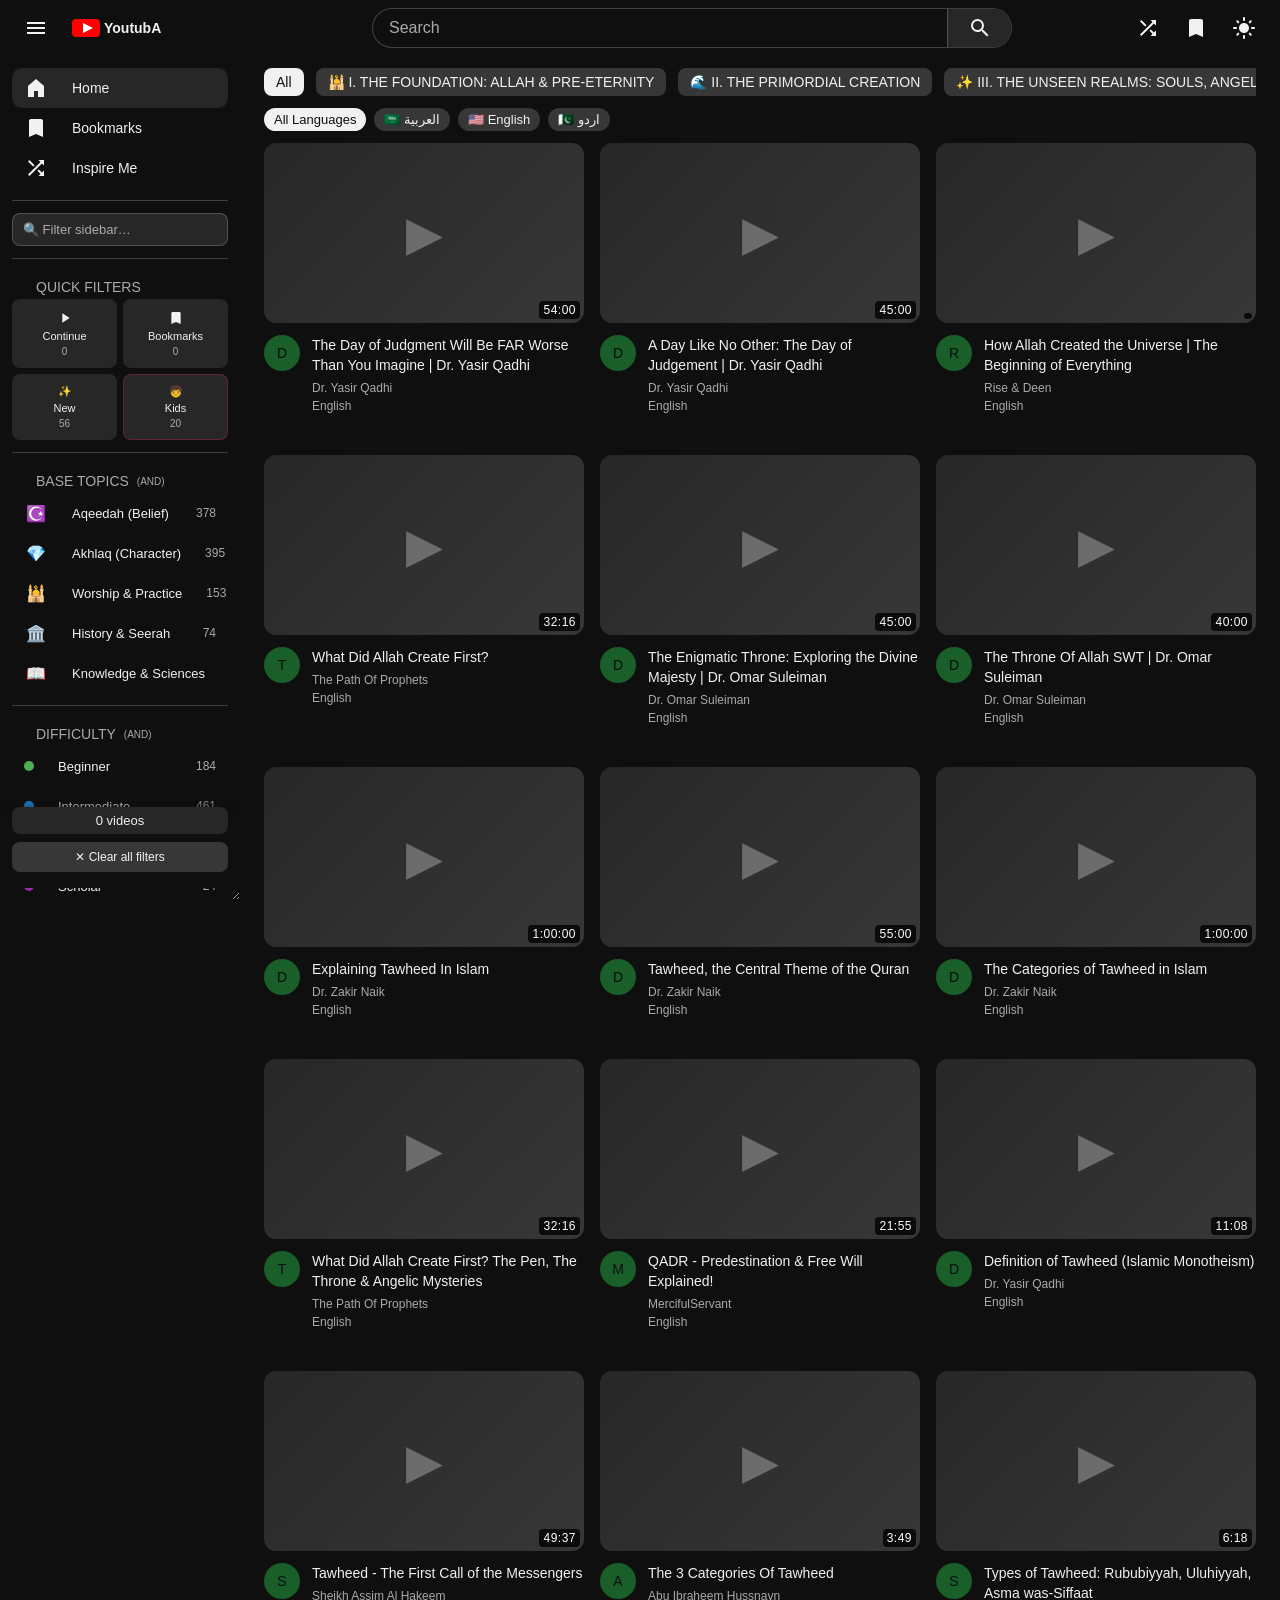
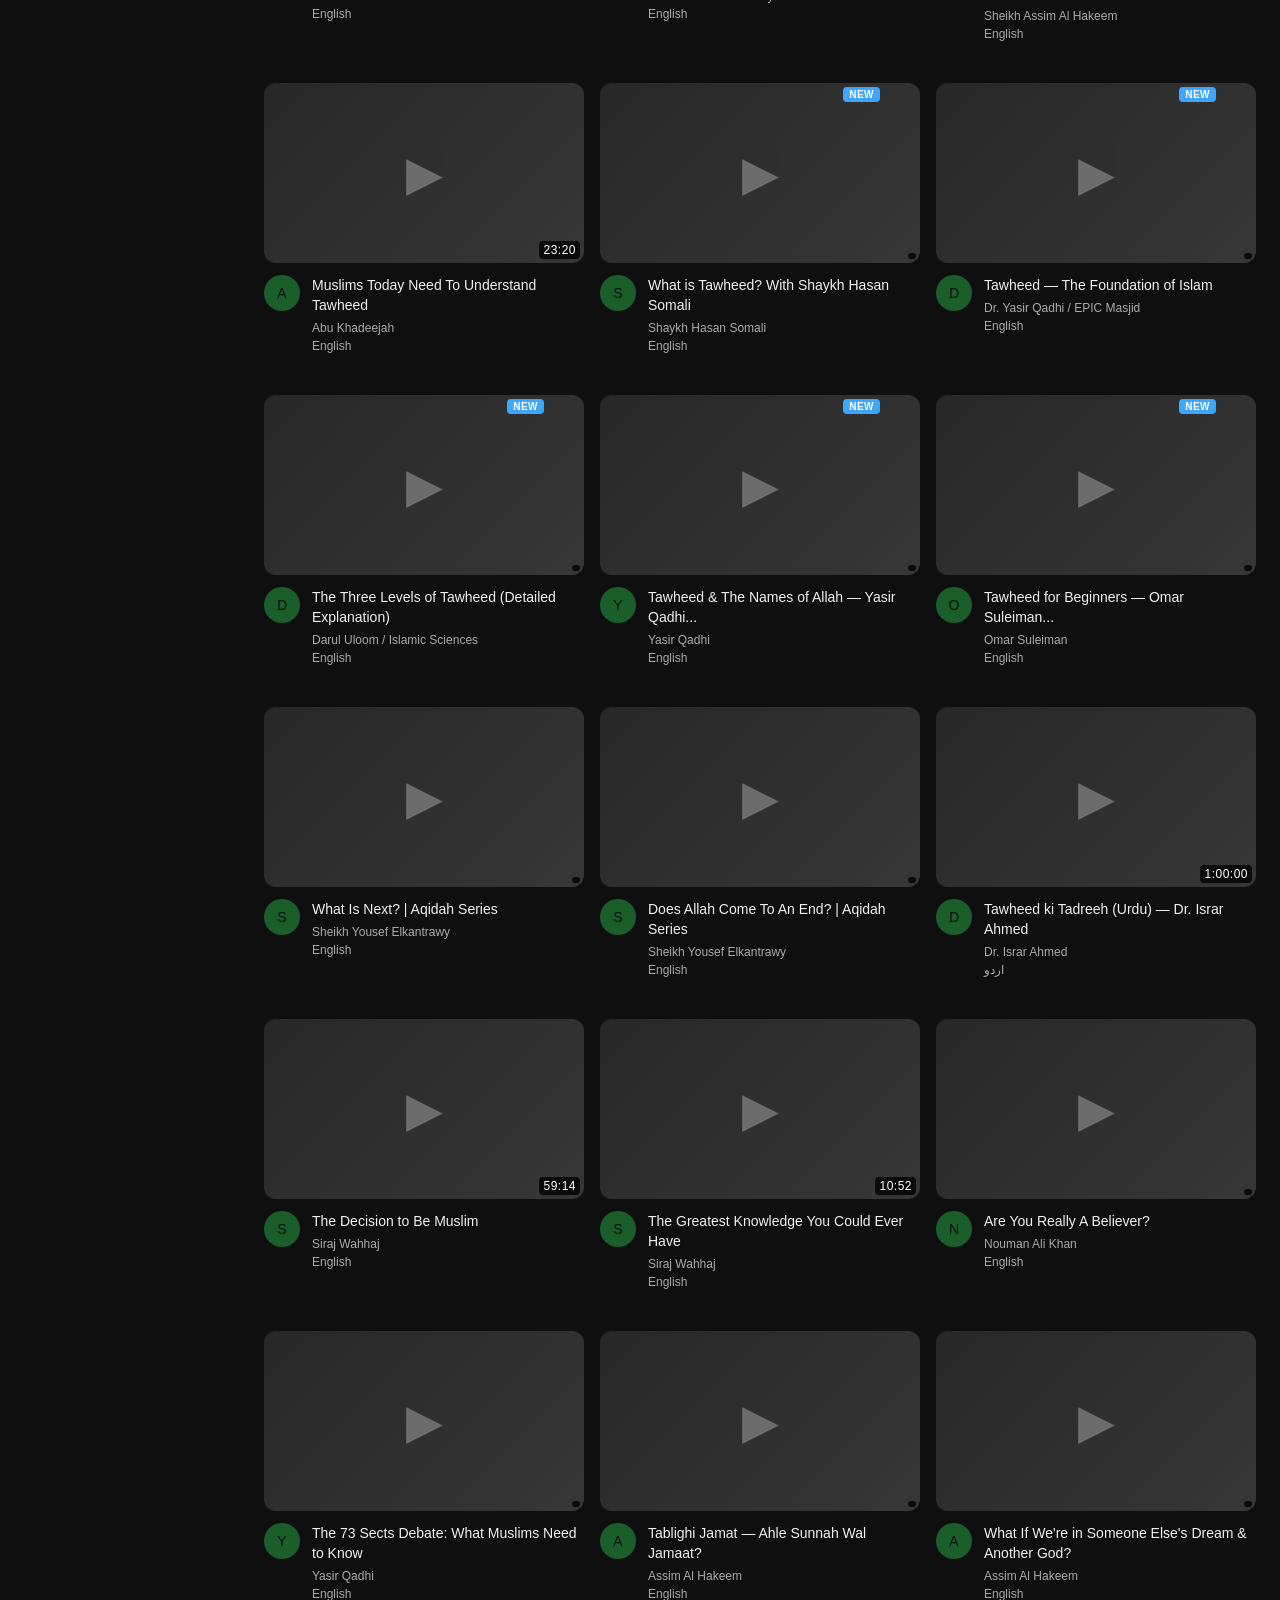
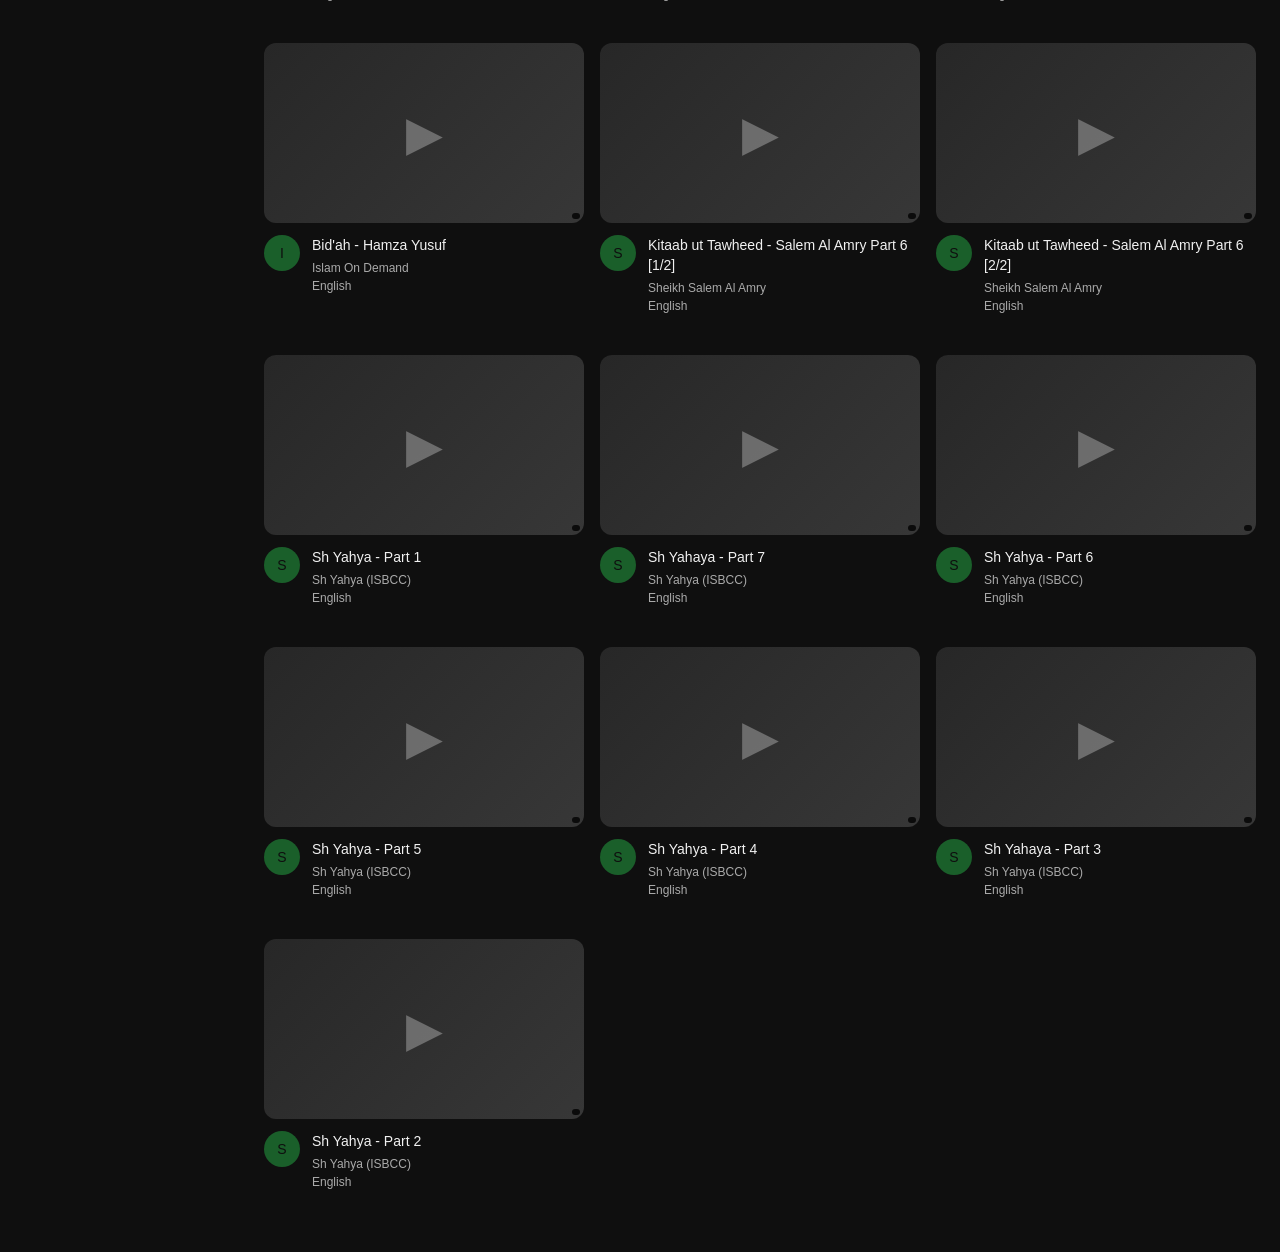
==== index.html @ deb6e63a "feat: kids quick filter in sidebar + download popup menu with 5 services Sidebar — Kids quick filter" ====
<!DOCTYPE html>
<html lang="en">
<head>
  <meta charset="UTF-8">
  <meta name="viewport" content="width=device-width, initial-scale=1.0">
  <title>YoutubAlMuslim</title>
  <meta name="description" content="Islamic Knowledge Hub — 16 major topics, 470+ curated videos, 11 languages. YouTube-exact UI with search, filters, and bookmarks.">
  <meta name="theme-color" content="#0f0f0f">
  <meta property="og:title" content="YoutubAlMuslim — Islamic Knowledge Hub">
  <meta property="og:description" content="470+ curated Islamic video lectures across 16 topics and 11 languages. Search, filter, save, and watch.">
  <meta property="og:type" content="website">
  <meta name="twitter:card" content="summary_large_image">
  <link rel="icon" href="data:image/svg+xml,<svg xmlns=%22http://www.w3.org/2000/svg%22 viewBox=%220 0 100 100%22><text y=%22.9em%22 font-size=%2290%22>🕌</text></svg>">
  <link rel="preconnect" href="https://www.youtube.com">
  <link rel="manifest" href="manifest.json">
  <link rel="stylesheet" href="style.css">
</head>
<body>
  <noscript>
    <div style="padding:40px;text-align:center;font-family:sans-serif;background:#0f0f0f;color:#fff;min-height:100vh;">
      <h1>YoutubAlMuslim requires JavaScript</h1>
      <p>This site uses JavaScript to load its video library (470+ Islamic lectures). Please enable JavaScript in your browser and reload the page.</p>
    </div>
  </noscript>

  <!-- HEADER -->
  <header class="yt-masthead">
    <div class="yt-masthead-start">
      <button class="yt-btn-icon" id="sidebarToggle" aria-label="Guide">
        <svg viewBox="0 0 24 24" width="24" height="24" fill="currentColor"><path d="M3 18h18v-2H3v2zm0-5h18v-2H3v2zm0-7v2h18V6H3z"/></svg>
      </button>
      <a href="#" class="yt-logo-link" onclick="showHome(); return false;">
        <div class="yt-logo">
          <svg viewBox="0 0 90 20" width="90" height="20"><rect x="0" y="1" width="28" height="18" rx="4" fill="#FF0000"/><polygon points="11,5 11,15 21,10" fill="#fff"/><text x="32" y="15" fill="currentColor" font-size="14" font-weight="700" font-family="Arial,sans-serif">YoutubAlMuslim</text></svg>
        </div>
      </a>
    </div>

    <div class="yt-masthead-center">
      <div class="yt-search-container">
        <div class="yt-searchbox">
          <input id="searchInput" class="yt-searchbox-input" placeholder="Search" type="text" autocomplete="off">
          <button id="searchBtn" class="yt-searchbox-button" aria-label="Search">
            <svg viewBox="0 0 24 24" width="24" height="24" fill="currentColor"><path d="M15.5 14h-.79l-.28-.27A6.471 6.471 0 0016 9.5 6.5 6.5 0 109.5 16c1.61 0 3.09-.59 4.23-1.57l.27.28v.79l5 4.99L20.49 19l-4.99-5zm-6 0C7.01 14 5 11.99 5 9.5S7.01 5 9.5 5 14 7.01 14 9.5 11.99 14 9.5 14z"/></svg>
          </button>
        </div>
      </div>
    </div>

    <div class="yt-masthead-end">
      <button class="yt-btn-icon" id="randomBtn" title="Inspire Me">
        <svg viewBox="0 0 24 24" width="24" height="24" fill="currentColor"><path d="M10.59 9.17L5.41 4 4 5.41l5.17 5.17 1.42-1.41zM14.5 4l2.04 2.04L4 18.59 5.41 20 17.96 7.46 20 9.5V4h-5.5zm.33 9.41l-1.41 1.41 3.13 3.13L14.5 20H20v-5.5l-2.04 2.04-3.13-3.13z"/></svg>
      </button>
      <button class="yt-btn-icon" id="bookmarksBtn" title="Bookmarks">
        <svg viewBox="0 0 24 24" width="24" height="24" fill="currentColor"><path d="M17 3H7c-1.1 0-2 .9-2 2v16l7-3 7 3V5c0-1.1-.9-2-2-2z"/></svg>
      </button>
      <button class="yt-btn-icon ym-armed-badge" id="ym-armed-badge" title="Ad-Block armed: click to toggle" aria-label="Toggle automatic ad removal" style="display:none">
        <svg viewBox="0 0 24 24" width="24" height="24" fill="currentColor"><path d="M12 1L3 5v6c0 5.55 3.84 10.74 9 12 5.16-1.26 9-6.45 9-12V5l-9-4zm-2 16l-4-4 1.41-1.41L10 14.17l6.59-6.59L18 9l-8 8z"/></svg>
      </button>
      <button class="yt-btn-icon" id="themeToggle" title="Toggle theme" aria-label="Toggle theme">
        <svg id="themeIconDark" viewBox="0 0 24 24" width="24" height="24" fill="currentColor" aria-label="Switch to light mode"><path d="M12 7c-2.76 0-5 2.24-5 5s2.24 5 5 5 5-2.24 5-5-2.24-5-5-5zM2 13h2c.55 0 1-.45 1-1s-.45-1-1-1H2c-.55 0-1 .45-1 1s.45 1 1 1zm18 0h2c.55 0 1-.45 1-1s-.45-1-1-1h-2c-.55 0-1 .45-1 1s.45 1 1 1zM11 2v2c0 .55.45 1 1 1s1-.45 1-1V2c0-.55-.45-1-1-1s-1 .45-1 1zm0 18v2c0 .55.45 1 1 1s1-.45 1-1v-2c0-.55-.45-1-1-1s-1 .45-1 1zM5.99 4.58a.996.996 0 00-1.41 0 .996.996 0 000 1.41l1.06 1.06c.39.39 1.03.39 1.41 0s.39-1.03 0-1.41L5.99 4.58zm12.37 12.37a.996.996 0 00-1.41 0 .996.996 0 000 1.41l1.06 1.06c.39.39 1.03.39 1.41 0a.996.996 0 000-1.41l-1.06-1.06zm1.06-10.96a.996.996 0 000-1.41.996.996 0 00-1.41 0l-1.06 1.06c-.39.39-.39 1.03 0 1.41s1.03.39 1.41 0l1.06-1.06zM7.05 18.36a.996.996 0 000-1.41.996.996 0 00-1.41 0l-1.06 1.06c-.39.39-.39 1.03 0 1.41s1.03.39 1.41 0l1.06-1.06z"/></svg>
        <svg id="themeIconLight" viewBox="0 0 24 24" width="24" height="24" fill="currentColor" style="display:none" aria-label="Switch to dark mode"><path d="M12 3c-4.97 0-9 4.03-9 9s4.03 9 9 9 9-4.03 9-9c0-.46-.04-.92-.1-1.36-.98 1.37-2.58 2.26-4.4 2.26-2.98 0-5.4-2.42-5.4-5.4 0-1.81.89-3.42 2.26-4.4-.44-.06-.9-.1-1.36-.1z"/></svg>
      </button>
    </div>
  </header>

  <!-- SIDEBAR -->
  <aside class="yt-guide" id="sidebar">
    <div class="yt-guide-inner">
      <nav class="yt-guide-section">
        <a href="#" class="yt-guide-item yt-guide-item--active" data-view="home" onclick="showHome(); return false;">
          <svg viewBox="0 0 24 24" width="24" height="24" fill="currentColor"><path d="M4 21V10.08l8-6.96 8 6.96V21h-6v-6h-4v6H4z"/></svg>
          <span>Home</span>
        </a>
        <a href="#" class="yt-guide-item" data-view="bookmarks" onclick="showBookmarks(); return false;">
          <svg viewBox="0 0 24 24" width="24" height="24" fill="currentColor"><path d="M17 3H7c-1.1 0-2 .9-2 2v16l7-3 7 3V5c0-1.1-.9-2-2-2z"/></svg>
          <span>Bookmarks</span>
        </a>
        <a href="#" class="yt-guide-item" onclick="randomVideo(); return false;">
          <svg viewBox="0 0 24 24" width="24" height="24" fill="currentColor"><path d="M10.59 9.17L5.41 4 4 5.41l5.17 5.17 1.42-1.41zM14.5 4l2.04 2.04L4 18.59 5.41 20 17.96 7.46 20 9.5V4h-5.5zm.33 9.41l-1.41 1.41 3.13 3.13L14.5 20H20v-5.5l-2.04 2.04-3.13-3.13z"/></svg>
          <span>Inspire Me</span>
        </a>
      </nav>
      <div class="yt-guide-divider"></div>
      <div class="yt-guide-section yt-guide-search-section">
        <input id="sidebarFilter" class="yt-guide-filter" type="text" placeholder="🔍 Filter sidebar…" aria-label="Filter sidebar">
      </div>
      <div class="yt-guide-divider"></div>
      <div class="yt-guide-section">
        <div class="yt-guide-heading">QUICK FILTERS</div>
        <div class="yt-guide-quick">
          <button class="yt-guide-quick-btn" id="qfContinue" data-active="false" title="Videos you've started watching">
            <svg viewBox="0 0 24 24" width="16" height="16" fill="currentColor" aria-hidden="true"><path d="M8 5v14l11-7z"/></svg>
            <span>Continue</span>
            <span class="yt-guide-quick-count" id="qfContinueCount">0</span>
          </button>
          <button class="yt-guide-quick-btn" id="qfBookmarks" data-active="false" title="Only your bookmarks">
            <svg viewBox="0 0 24 24" width="16" height="16" fill="currentColor" aria-hidden="true"><path d="M17 3H7c-1.1 0-2 .9-2 2v16l7-3 7 3V5c0-1.1-.9-2-2-2z"/></svg>
            <span>Bookmarks</span>
            <span class="yt-guide-quick-count" id="qfBookmarksCount">0</span>
          </button>
          <button class="yt-guide-quick-btn" id="qfNew" data-active="false" title="Recently added videos">
            <span>✨</span>
            <span>New</span>
            <span class="yt-guide-quick-count" id="qfNewCount">0</span>
          </button>
          <button class="yt-guide-quick-btn yt-guide-quick-btn--kids" id="qfKids" data-active="false" title="Islamic children content: cartoons, nasheeds, Quran learning">
            <span>🧒</span>
            <span>Kids</span>
            <span class="yt-guide-quick-count" id="qfKidsCount">0</span>
          </button>
        </div>
      </div>
      <div class="yt-guide-divider"></div>
      <div class="yt-guide-section">
        <div class="yt-guide-heading">
          BASE TOPICS
          <span class="yt-guide-hint" title="Click multiple — videos must match ALL selected">(AND)</span>
        </div>
        <div id="sidebarBaseTopics"></div>
      </div>
      <div class="yt-guide-divider"></div>
      <div class="yt-guide-section">
        <div class="yt-guide-heading">
          DIFFICULTY
          <span class="yt-guide-hint" title="Click multiple — videos must match ALL selected">(AND)</span>
        </div>
        <div id="sidebarDifficulty"></div>
      </div>
      <div class="yt-guide-divider"></div>
      <div class="yt-guide-section">
        <div class="yt-guide-heading">
          SUBTOPICS
          <span class="yt-guide-hint" title="Click multiple — videos must match ALL selected subtopics">(AND)</span>
          <button class="yt-guide-action yt-guide-action--inline" id="expandAllSubs" title="Expand all">▾</button>
          <button class="yt-guide-action yt-guide-action--inline" id="collapseAllSubs" title="Collapse all">▴</button>
        </div>
        <div id="sidebarTopics"></div>
      </div>
      <div class="yt-guide-divider"></div>
      <div class="yt-guide-section">
        <div class="yt-guide-heading">
          SPEAKERS
          <span class="yt-guide-hint" title="Click multiple — videos must match ALL selected">(AND)</span>
        </div>
        <div id="sidebarSpeakers"></div>
      </div>
      <div class="yt-guide-divider"></div>
      <div class="yt-guide-section yt-guide-footer">
        <div class="yt-guide-result-count" id="sidebarResultCount" aria-live="polite">0 videos</div>
        <button class="yt-guide-action yt-guide-clear-all" id="clearAllFilters" title="Clear all filters">✕ Clear all filters</button>
      </div>
    </div>
    <div class="yt-guide-resizer" id="guideResizer" aria-label="Resize sidebar" role="separator" aria-orientation="vertical" tabindex="0"></div>
  </aside>

  <!-- MAIN -->
  <div class="yt-body" id="mainContent">
    <div id="homeView">
      <!-- CHIPS -->
      <div class="yt-chip-bar" id="chipsBar">
        <button class="yt-chip yt-chip--active" data-topic-id="all">All</button>
      </div>
      <div class="yt-chip-bar yt-chip-bar--sub" id="subtopicChips" style="display:none;"></div>
      <div class="yt-chip-bar yt-chip-bar--lang" id="langChips"></div>
      <!-- GRID -->
      <div class="yt-grid" id="videoGrid" role="list" aria-label="Video results"></div>
      <div class="yt-sr-only" id="yt-search-live" aria-live="polite" aria-atomic="true"></div>
      <div class="yt-alert" id="noResults" style="display:none;" role="status">
        <svg viewBox="0 0 24 24" width="48" height="48" fill="#606060"><path d="M15.5 14h-.79l-.28-.27A6.471 6.471 0 0016 9.5 6.5 6.5 0 109.5 16c1.61 0 3.09-.59 4.23-1.57l.27.28v.79l5 4.99L20.49 19l-4.99-5zm-6 0C7.01 14 5 11.99 5 9.5S7.01 5 9.5 5 14 7.01 14 9.5 11.99 14 9.5 14z"/></svg>
        <div class="yt-alert-title">No results found</div>
        <div class="yt-alert-sub">Try different keywords or remove search filters</div>
      </div>

    </div>
    <div id="bookmarksView" style="display:none;">
      <div class="yt-page-header"><h1>Bookmarks</h1><span id="bookmarkCount" class="yt-page-header-sub"></span></div>
      <div class="yt-grid" id="bookmarksGrid"></div>
      <div class="yt-alert" id="noBookmarks" style="display:none;">
        <svg viewBox="0 0 24 24" width="48" height="48" fill="#606060"><path d="M17 3H7c-1.1 0-2 .9-2 2v16l7-3 7 3V5c0-1.1-.9-2-2-2z"/></svg>
        <div class="yt-alert-title">No bookmarks yet</div>
        <div class="yt-alert-sub">Save videos to watch later</div>
      </div>
    </div>
  </div>

  <!-- WATCH PAGE (YouTube-style two-column) -->
  <div class="yt-watch-overlay" id="videoModal" style="display:none;" role="dialog" aria-modal="true" aria-labelledby="modalTitle">
    <div class="yt-watch-backdrop" onclick="closeModal()"></div>
    <div class="yt-watch-container">
      <button class="yt-watch-close" onclick="closeModal()" aria-label="Close">
        <svg viewBox="0 0 24 24" width="24" height="24" fill="currentColor" aria-hidden="true"><path d="M19 6.41L17.59 5 12 10.59 6.41 5 5 6.41 10.59 12 5 17.59 6.41 19 12 13.41 17.59 19 19 17.59 13.41 12z"/></svg>
      </button>
      <div class="yt-watch-body">
        <!-- LEFT: Player + Info -->
        <div class="yt-watch-primary">
          <div class="yt-player">
            <div id="adOverlay" class="yt-ad-overlay">
              <div class="yt-ad-overlay-inner">
                <div class="yt-ad-overlay-icon">📺</div>
                <div class="yt-ad-overlay-text">
                  <div class="yt-ad-overlay-title">Ad playing</div>
                  <div class="yt-ad-overlay-sub">YouTube is serving an ad. You can't block it from the embed, but you can skip after 5 seconds.</div>
                </div>
                <button id="adSkipBtn" class="yt-ad-skip-btn" type="button" disabled>Skip ad in 5s</button>
              </div>
            </div>
            <div id="modalPlayer" class="yt-player-theatre"></div>
          </div>
          <div class="yt-watch-metadata">
            <h1 id="modalTitle" class="yt-watch-title"></h1>
            <div class="yt-watch-actions">
              <div class="yt-watch-channel-info">
                <div class="yt-watch-avatar" id="modalAvatar"></div>
                <div>
                  <div id="modalSpeaker" class="yt-watch-channel-name"></div>
                  <div class="yt-watch-channel-subs"></div>
                </div>
              </div>
              <div class="yt-watch-buttons">
                <button id="modalBookmark" class="yt-watch-btn yt-watch-btn--save" onclick="toggleBookmarkFromModal()">
                  <svg viewBox="0 0 24 24" width="20" height="20" fill="currentColor" aria-hidden="true"><path d="M17 3H7c-1.1 0-2 .9-2 2v16l7-3 7 3V5c0-1.1-.9-2-2-2z"/></svg>
                  <span>Save</span>
                </button>
                <a id="modalSubscribe" class="yt-watch-btn yt-watch-btn--subscribe" href="#" target="_blank" rel="noopener noreferrer" style="display:none" aria-label="Subscribe to channel">
                  <svg viewBox="0 0 24 24" width="20" height="20" fill="currentColor" aria-hidden="true"><path d="M10 17l5-5-5-5v10z"/><path d="M3 9h12v6H3z"/></svg>
                  <span>Subscribe</span>
                </a>
                <a id="modalOpenYT" class="yt-watch-btn yt-watch-btn--secondary" href="#" target="_blank" rel="noopener noreferrer" title="Open on YouTube to use your ad-blocker">
                  <svg viewBox="0 0 24 24" width="20" height="20" fill="currentColor" aria-hidden="true"><path d="M14 3v2h3.59L8.29 14.29l1.42 1.42L19 6.41V10h2V3h-7zM19 19h-7v2h9V12h-2v7z"/></svg>
                  <span>Open on YouTube</span>
                </a>
                <button id="modalAdTricksBtn" class="yt-watch-btn yt-watch-btn--secondary" type="button" title="Try YouTube URL tricks to avoid ads">
                  <svg viewBox="0 0 24 24" width="20" height="20" fill="currentColor" aria-hidden="true"><path d="M12 1L3 5v6c0 5.55 3.84 10.74 9 12 5.16-1.26 9-6.45 9-12V5l-9-4z"/></svg>
                  <span>Ad tricks</span>
                </button>
                <div class="yt-download-wrap">
                  <button id="modalDownloadBtn" class="yt-watch-btn yt-watch-btn--secondary" type="button" title="Download via third-party downloader" aria-haspopup="true" aria-expanded="false">
                    <svg viewBox="0 0 24 24" width="20" height="20" fill="currentColor" aria-hidden="true"><path d="M19 9h-4V3H9v6H5l7 7 7-7zM5 18v2h14v-2H5z"/></svg>
                    <span>Download</span>
                    <svg viewBox="0 0 24 24" width="14" height="14" fill="currentColor" aria-hidden="true" style="margin-left:2px"><path d="M7 10l5 5 5-5z"/></svg>
                  </button>
                  <div id="modalDownloadMenu" class="yt-download-menu" role="menu" aria-label="Download methods" hidden>
                    <div class="yt-download-menu-header">Pick a method <span class="yt-download-menu-sub">opens in a new tab</span></div>
                    <button class="yt-download-menu-item" type="button" role="menuitem" data-method="ssyoutube">
                      <span class="yt-dl-icon">⤓</span>
                      <span class="yt-dl-text"><strong>SSYoutube</strong><em>https://ssyoutube.com</em></span>
                    </button>
                    <button class="yt-download-menu-item" type="button" role="menuitem" data-method="y2mate">
                      <span class="yt-dl-icon">⤓</span>
                      <span class="yt-dl-text"><strong>Y2Mate</strong><em>https://y2mate.com</em></span>
                    </button>
                    <button class="yt-download-menu-item" type="button" role="menuitem" data-method="9convert">
                      <span class="yt-dl-icon">⤓</span>
                      <span class="yt-dl-text"><strong>9Convert</strong><em>https://9convert.com</em></span>
                    </button>
                    <button class="yt-download-menu-item" type="button" role="menuitem" data-method="piped">
                      <span class="yt-dl-icon">▶</span>
                      <span class="yt-dl-text"><strong>Piped</strong><em>https://piped.video</em></span>
                    </button>
                    <button class="yt-download-menu-item" type="button" role="menuitem" data-method="invidious">
                      <span class="yt-dl-icon">▶</span>
                      <span class="yt-dl-text"><strong>Invidious</strong><em>https://inv.nadeko.net</em></span>
                    </button>
                    <div class="yt-download-menu-divider"></div>
                    <button class="yt-download-menu-item yt-download-menu-item--more" type="button" role="menuitem" id="modalDownloadMore">
                      <span class="yt-dl-icon">⋯</span>
                      <span class="yt-dl-text"><strong>More download options</strong><em>open the full panel with all sources + copy</em></span>
                    </button>
                  </div>
                </div>
                <button id="modalShare" class="yt-watch-btn yt-watch-btn--share" onclick="shareCurrent()" aria-label="Copy link">
                  <svg viewBox="0 0 24 24" width="20" height="20" fill="currentColor" aria-hidden="true"><path d="M15 5.63L20.66 12 15 18.37V14h-1c-3.96 0-7.14 1-9.75 3.09 1.84-4.07 5.11-6.4 9.89-7.1l.86-.13V5.63M14 3v6C6.22 10.13 3.11 15.33 2 21c2.78-3.97 6.44-6 12-6v6l8-9-8-9z"/></svg>
                  <span>Share</span>
                </button>
              </div>
            </div>
            <div class="yt-watch-info-box">
              <div id="modalMeta" class="yt-watch-meta"></div>
              <div id="modalTags" class="yt-watch-tags"></div>
            </div>
            <div class="yt-watch-secondary-actions">
              <button id="transcriptBtn" class="yt-watch-btn yt-watch-btn--secondary" style="display:none" aria-expanded="false">
                <svg viewBox="0 0 24 24" width="20" height="20" fill="currentColor" aria-hidden="true"><path d="M14 17H7v-2h7v2zm7-9H3v2h18V8zm0 4H3v2h18v-2zm0 4H3v2h18v-2z"/></svg>
                <span>Transcript</span>
              </button>
            </div>
            <div id="transcriptPanel" class="yt-transcript-panel" style="display:none" aria-live="polite"></div>
            <div id="modalPlaylist" class="yt-watch-playlist" style="display:none"></div>
            <div id="modalAdTricks" class="yt-watch-adtricks" style="display:none">
              <div class="yt-watch-adtricks-head">
                <span class="g-emoji">🛡️</span>
                <div>
                  <div class="yt-watch-adtricks-title">YouTube Ad-Block URL Tricks</div>
                  <div class="yt-watch-adtricks-sub">These <em>may</em> bypass ads in 2026. They worked historically, YouTube has patched most of them. Try at your own discretion — they open in a new tab.</div>
                </div>
                <button class="yt-watch-adtricks-close" type="button" aria-label="Close">×</button>
              </div>
              <ul class="yt-watch-adtricks-list"></ul>
            </div>
            <div id="modalDownload" class="yt-watch-adtricks" style="display:none">
              <div class="yt-watch-adtricks-head">
                <span class="g-emoji">⬇️</span>
                <div>
                  <div class="yt-watch-adtricks-title">Download via Third-Party Sites</div>
                  <div class="yt-watch-adtricks-sub">
                    <em>Not an official YouTube feature.</em> These sites use the well-known <code>ss</code>-prefix trick (ssyoutube.com) and similar downloader services. Usually violates YouTube's ToS — only download content you have rights to (your own videos, Creative Commons, public domain).
                  </div>
                </div>
                <button class="yt-watch-adtricks-close" data-close="download" type="button" aria-label="Close">×</button>
              </div>
              <ul class="yt-watch-adtricks-list"></ul>
            </div>
          </div>
        </div>
        <!-- RIGHT: Related -->
        <div class="yt-watch-secondary">
          <div id="modalRelated" class="yt-watch-related"></div>
        </div>
      </div>
    </div>
  </div>

  <script>
  if ('serviceWorker' in navigator) {
    window.addEventListener('load', () => {
      navigator.serviceWorker.register('/sw.js').catch(() => {});
    });
  }
  </script>
  <script src="app.js"></script>
</body>
</html>
---- style.css ----
/* YoutubAlMuslim — YouTube-Exact Clone */
:root {
  --yt-bg: #0f0f0f;
  --yt-bg-elevated: #272727;
  --yt-bg-hover: rgba(255,255,255,0.1);
  --yt-bg-chips: #373737;
  --yt-bg-chips-hover: #505050;
  --yt-bg-chips-active: #f1f1f1;
  --yt-text: #f1f1f1;
  --yt-text-secondary: #aaa;
  --yt-text-chips: #f1f1f1;
  --yt-text-chips-active: #0f0f0f;
  --yt-border: rgba(255,255,255,0.2);
  --yt-red: #ff0000;
  --yt-blue: #3ea6ff;
  --yt-guide-width: 240px;
  --yt-masthead-height: 56px;
}
[data-theme="light"] {
  --yt-bg: #f9f9f9;
  --yt-bg-elevated: #fff;
  --yt-bg-hover: rgba(0,0,0,0.05);
  --yt-bg-chips: #e5e5e5;
  --yt-bg-chips-hover: #d0d0d0;
  --yt-bg-chips-active: #0f0f0f;
  --yt-text: #0f0f0f;
  --yt-text-secondary: #606060;
  --yt-text-chips: #0f0f0f;
  --yt-text-chips-active: #f1f1f1;
  --yt-border: rgba(0,0,0,0.1);
}
*,*::before,*::after{box-sizing:border-box;margin:0;padding:0}
html{scroll-behavior:smooth;-webkit-text-size-adjust:100%}
body{font-family:'Roboto',Arial,sans-serif;background:var(--yt-bg);color:var(--yt-text);overflow-x:hidden}
a{color:inherit;text-decoration:none}
button{font-family:inherit;cursor:pointer;border:none;background:none;color:inherit}
input{font-family:inherit}

/* ===== MASTHEAD (Header) ===== */
.yt-masthead{position:fixed;top:0;left:0;right:0;height:var(--yt-masthead-height);background:var(--yt-bg);z-index:2000;display:flex;align-items:center;padding:0 16px}
.yt-masthead-start{display:flex;align-items:center;gap:16px;width:var(--yt-guide-width);flex-shrink:0}
.yt-masthead-center{flex:1;display:flex;justify-content:center;padding:0 40px}
.yt-masthead-end{display:flex;align-items:center;gap:8px}
.yt-btn-icon{width:40px;height:40px;border-radius:50%;display:flex;align-items:center;justify-content:center;color:var(--yt-text);transition:background .2s}
.yt-btn-icon:hover{background:var(--yt-bg-hover)}
.yt-logo-link{display:flex;align-items:center;color:var(--yt-text)}
.yt-logo{display:flex;align-items:center}

/* Search */
.yt-search-container{width:100%;max-width:640px}
.yt-searchbox{display:flex;border:1px solid var(--yt-border);border-radius:40px;overflow:hidden;height:40px;background:var(--yt-bg)}
.yt-searchbox:focus-within{border-color:var(--yt-blue);box-shadow:inset 0 1px 2px rgba(0,0,0,.3)}
.yt-searchbox-input{flex:1;border:none;background:transparent;padding:0 4px 0 16px;font-size:16px;color:var(--yt-text);outline:none;min-width:0}
.yt-searchbox-input::placeholder{color:var(--yt-text-secondary)}
.yt-searchbox-button{width:64px;border-left:1px solid var(--yt-border);display:flex;align-items:center;justify-content:center;background:var(--yt-bg-elevated);color:var(--yt-text);flex-shrink:0;transition:background .2s}
.yt-searchbox-button:hover{background:var(--yt-bg-hover)}
/* ===== GUIDE (Sidebar) ===== */
.yt-guide{position:fixed;top:var(--yt-masthead-height);left:0;bottom:0;width:var(--yt-guide-width);min-width:160px;max-width:560px;background:var(--yt-bg);z-index:3001;overflow-y:auto;overflow-x:hidden;padding:12px 0;transition:transform .2s ease;resize:horizontal}
.yt-guide-inner{display:flex;flex-direction:column}
.yt-guide-resizer{position:absolute;top:0;right:-3px;bottom:0;width:6px;cursor:col-resize;z-index:2;background:transparent}
.yt-guide-resizer:hover,.yt-guide-resizer:focus{background:var(--yt-blue);opacity:.4;outline:none}
.yt-guide-section{padding:0 12px}
.yt-guide-item{display:flex;align-items:center;gap:24px;padding:0 12px;height:40px;border-radius:10px;font-size:14px;color:var(--yt-text);transition:background .15s}
.yt-guide-item:hover{background:var(--yt-bg-hover)}
.yt-guide-item--active{background:var(--yt-bg-elevated);font-weight:500}
.yt-guide-item svg{flex-shrink:0}
.yt-guide-divider{height:1px;background:var(--yt-border);margin:12px}
.yt-guide-heading{padding:8px 24px 4px;font-size:14px;font-weight:500;color:var(--yt-text-secondary);display:flex;align-items:center;gap:4px;flex-wrap:wrap}
.yt-guide-topic{display:flex;align-items:center;gap:24px;padding:0 12px;height:40px;border-radius:10px;margin:0;font-size:13px;color:var(--yt-text);cursor:pointer;transition:background .15s;white-space:nowrap;overflow:hidden;text-overflow:ellipsis}
.yt-guide-topic:hover{background:var(--yt-bg-hover)}
.yt-guide-topic.active{background:var(--yt-bg-elevated)}
.yt-guide-topic .g-emoji{font-size:16px;flex-shrink:0;width:24px;text-align:center}
.yt-guide-topic .g-count{color:var(--yt-text-secondary);font-size:12px;margin-left:auto;flex-shrink:0}
.yt-guide-topic.yt-guide-base.active .g-emoji{filter:drop-shadow(0 0 4px currentColor)}
.yt-guide-hint{font-size:10px;color:var(--yt-text-secondary);font-weight:400;margin-left:4px}
.yt-guide-actions{padding:4px 12px 8px}
.yt-guide-action{width:100%;padding:4px 10px;border-radius:6px;background:var(--yt-bg-chips);color:var(--yt-text);font-size:12px;cursor:pointer;border:none;transition:background .15s}
.yt-guide-action:hover{background:var(--yt-bg-chips-hover)}
.yt-guide-action--inline{width:auto;padding:2px 8px;font-size:11px;margin-left:auto}

/* Collapsible topic groups + subtopic checkboxes */
.yt-guide-group{margin:0 0 2px}
.yt-guide-group-head{display:flex;align-items:center;gap:8px;padding:0 12px;height:36px;border-radius:8px;font-size:12px;font-weight:500;color:var(--yt-text);cursor:pointer;transition:background .15s;user-select:none}
.yt-guide-group-head:hover{background:var(--yt-bg-hover)}
.yt-guide-group-head .g-caret{font-size:10px;color:var(--yt-text-secondary);flex-shrink:0;width:14px;display:inline-block;transition:transform .15s}
.yt-guide-group-head[aria-expanded="true"] .g-caret{color:var(--yt-blue)}
.yt-guide-group-head .g-emoji{font-size:14px;flex-shrink:0;width:18px;text-align:center}
.yt-guide-group-head .g-label{flex:1;min-width:0;overflow:hidden;text-overflow:ellipsis;white-space:nowrap}
.yt-guide-group-head .g-count{color:var(--yt-text-secondary);font-size:11px;flex-shrink:0}
.yt-guide-group-head .g-badge{background:var(--yt-blue);color:#fff;font-size:10px;font-weight:600;padding:1px 6px;border-radius:8px;flex-shrink:0}
.yt-guide-group-body{padding:2px 0 4px}
.yt-guide-sub{display:flex;align-items:center;gap:8px;padding:0 12px 0 36px;height:30px;border-radius:6px;font-size:12px;color:var(--yt-text);cursor:pointer;transition:background .15s;user-select:none;white-space:nowrap;overflow:hidden}
.yt-guide-sub:hover{background:var(--yt-bg-hover)}
.yt-guide-sub.active{background:var(--yt-bg-elevated);color:var(--yt-text)}
.yt-guide-sub .g-check{font-size:13px;flex-shrink:0;width:16px;color:var(--yt-blue)}
.yt-guide-sub .g-sub-label{flex:1;min-width:0;overflow:hidden;text-overflow:ellipsis}
.yt-guide-sub .g-count{color:var(--yt-text-secondary);font-size:11px;flex-shrink:0}

/* Sidebar text filter */
.yt-guide-search-section{padding:0 12px}
.yt-guide-filter{width:100%;padding:8px 10px;background:var(--yt-bg-elevated);border:1px solid var(--yt-border);border-radius:8px;color:var(--yt-text);font-size:13px;outline:none;transition:border-color .15s}
.yt-guide-filter:focus{border-color:var(--yt-blue)}
.yt-guide-filter::placeholder{color:var(--yt-text-secondary)}

/* Quick filters */
.yt-guide-quick{display:grid;grid-template-columns:1fr 1fr;gap:6px}
.yt-guide-quick-btn{display:flex;flex-direction:column;align-items:center;gap:4px;padding:10px 4px;border-radius:8px;background:var(--yt-bg-elevated);color:var(--yt-text);font-size:11px;font-weight:500;cursor:pointer;border:1px solid transparent;transition:all .15s;text-align:center}
.yt-guide-quick-btn:hover{background:var(--yt-bg-hover);border-color:var(--yt-border)}
.yt-guide-quick-btn[data-active="true"]{background:rgba(62,166,255,.15);color:var(--yt-blue);border-color:var(--yt-blue)}
.yt-guide-quick-btn--kids{border-color:rgba(233,30,99,.3)}
.yt-guide-quick-btn--kids:hover{background:rgba(233,30,99,.08);border-color:rgba(233,30,99,.5)}
.yt-guide-quick-btn--kids[data-active="true"]{background:rgba(233,30,99,.18);color:#e91e63;border-color:#e91e63}
.yt-guide-quick-btn--kids[data-active="true"] .yt-guide-quick-count{color:#e91e63}
.yt-guide-quick-btn svg{flex-shrink:0}
.yt-guide-quick-count{font-size:10px;color:var(--yt-text-secondary);font-weight:400}
.yt-guide-quick-btn[data-active="true"] .yt-guide-quick-count{color:var(--yt-blue)}

/* Difficulty items */
.yt-guide-diff .g-dot{width:10px;height:10px;border-radius:50%;flex-shrink:0;box-shadow:0 0 0 2px var(--yt-bg)}
.yt-guide-diff.active{background:var(--yt-bg-elevated)}

/* Speaker items */
.yt-guide-speaker .g-speaker-name{flex:1;min-width:0;overflow:hidden;text-overflow:ellipsis;white-space:nowrap}
.yt-guide-speaker .g-check{font-size:13px;flex-shrink:0;width:16px;color:var(--yt-blue)}

/* Footer: result count + clear all */
.yt-guide-footer{padding:12px 12px 16px;position:sticky;bottom:0;background:linear-gradient(to top,var(--yt-bg) 70%,transparent);z-index:5}
.yt-guide-result-count{font-size:13px;font-weight:500;color:var(--yt-text);text-align:center;margin-bottom:8px;padding:6px;background:var(--yt-bg-elevated);border-radius:8px}
.yt-guide-clear-all{width:100%;padding:8px;border-radius:8px;background:var(--yt-bg-chips);color:var(--yt-text);font-size:12px;font-weight:500;cursor:pointer;border:none;transition:background .15s}
.yt-guide-clear-all:hover{background:var(--yt-red);color:#fff}

/* ===== BODY ===== */
.yt-body{margin-left:var(--yt-guide-width);margin-top:var(--yt-masthead-height);padding:0 24px 60px;min-height:calc(100vh - var(--yt-masthead-height))}

/* ===== CHIP BAR ===== */
.yt-chip-bar{position:sticky;top:var(--yt-masthead-height);z-index:50;display:flex;gap:12px;padding:12px 0;overflow-x:auto;scrollbar-width:none;background:var(--yt-bg)}
.yt-chip-bar::-webkit-scrollbar{display:none}
.yt-chip-bar--sub{padding-top:0}
.yt-chip-bar--lang{padding-top:0;gap:8px}
.yt-chip{padding:6px 12px;border-radius:8px;font-size:14px;font-weight:500;background:var(--yt-bg-chips);color:var(--yt-text-chips);white-space:nowrap;transition:all .15s;flex-shrink:0;border:none}
.yt-chip:hover{background:var(--yt-bg-chips-hover)}
.yt-chip--active{background:var(--yt-bg-chips-active);color:var(--yt-text-chips-active)}
.yt-chip.active{background:var(--yt-bg-chips-active);color:var(--yt-text-chips-active)}
.yt-chip--lang{font-size:13px;padding:4px 10px;border-radius:16px}

/* ===== GRID ===== */
.yt-grid{display:grid;grid-template-columns:repeat(auto-fill,minmax(310px,1fr));row-gap:40px;column-gap:16px}

/* ===== VIDEO CARD ===== */
.yt-card{cursor:pointer}
.yt-card-thumb{position:relative;width:100%;aspect-ratio:16/9;border-radius:12px;overflow:hidden;background:#1a1a1a}
.yt-card-thumb--noimg{background:linear-gradient(135deg,var(--yt-bg-elevated),var(--yt-bg-chips))}
.yt-card-thumb--noimg::after{content:'▶';position:absolute;inset:0;display:flex;align-items:center;justify-content:center;font-size:48px;color:var(--yt-text-secondary);opacity:.5}
.yt-card-ext-icon{position:absolute;inset:0;display:flex;align-items:center;justify-content:center;font-size:24px;font-weight:600;color:#fff;z-index:1;background:linear-gradient(135deg,#1a5f2a,#2c3e50);opacity:.85;text-align:center;padding:12px}
.yt-card-thumb img{width:100%;height:100%;object-fit:cover;display:block}
.yt-card-overlay{position:absolute;inset:0;background:rgba(0,0,0,0);transition:background .2s}
.yt-card:hover .yt-card-overlay{background:rgba(0,0,0,0.2)}
.yt-card-duration{position:absolute;bottom:4px;right:4px;background:rgba(0,0,0,.8);color:#fff;padding:3px 4px;border-radius:4px;font-size:12px;font-weight:500;line-height:1;letter-spacing:.5px;z-index:1}
.yt-card-progress{position:absolute;bottom:0;left:0;height:3px;background:var(--yt-red);border-radius:0 2px 2px 0;z-index:1;width:0;transition:width .3s}
.yt-card:hover .yt-card-progress{width:var(--progress,60%)}
.yt-card-info{display:flex;gap:12px;padding-top:12px}
.yt-card-avatar{width:36px;height:36px;border-radius:50%;flex-shrink:0;display:flex;align-items:center;justify-content:center;font-size:14px;font-weight:500;color:#0f0f0f}
.yt-card-text{flex:1;min-width:0}
.yt-card-title{font-size:14px;font-weight:500;line-height:20px;max-height:40px;overflow:hidden;display:-webkit-box;-webkit-line-clamp:2;-webkit-box-orient:vertical;margin-bottom:4px;color:var(--yt-text)}
.yt-card-channel{font-size:12px;color:var(--yt-text-secondary);line-height:18px;display:flex;align-items:center;gap:4px}
.yt-card-channel:hover{color:var(--yt-text)}
.yt-card-meta{font-size:12px;color:var(--yt-text-secondary);line-height:18px}
.yt-card-tags{display:none}
.yt-card-difficulty{position:absolute;top:4px;left:4px;padding:2px 6px;border-radius:4px;font-size:11px;font-weight:500;background:rgba(0,0,0,.7);color:#fff;z-index:1;opacity:0;transition:opacity .2s}
.yt-card:hover .yt-card-difficulty{opacity:1}
.yt-card-bookmark{position:absolute;top:4px;right:4px;width:28px;height:28px;border-radius:50%;background:rgba(0,0,0,.7);display:flex;align-items:center;justify-content:center;opacity:0;transition:opacity .2s;z-index:2;color:#fff}
.yt-card:hover .yt-card-bookmark{opacity:1}
.yt-card-bookmark.bookmarked{opacity:1;background:var(--yt-red)}
.yt-card-bookmark svg{width:16px;height:16px}

/* Subscribe button on card (positioned to the left of bookmark) */
.yt-card-subscribe{position:absolute;top:4px;right:36px;width:28px;height:28px;border-radius:50%;background:var(--yt-red);display:flex;align-items:center;justify-content:center;opacity:0;transition:opacity .2s,background .15s,transform .15s;z-index:2;color:#fff;text-decoration:none}
.yt-card:hover .yt-card-subscribe{opacity:1}
.yt-card-subscribe:hover{background:#cc0000;transform:scale(1.08)}
.yt-card-subscribe:focus-visible{outline:2px solid #fff;outline-offset:2px;opacity:1}
.yt-card-subscribe svg{width:16px;height:16px}

/* ===== ALERT / NO RESULTS ===== */
.yt-alert{text-align:center;padding:80px 20px;color:var(--yt-text-secondary)}
.yt-alert-title{font-size:20px;color:var(--yt-text);margin:16px 0 8px}
.yt-alert-sub{font-size:14px}

/* ===== LOAD MORE ===== */
.yt-continuations{text-align:center;padding:32px}
.yt-continuations-btn{padding:10px 20px;border-radius:20px;font-size:14px;font-weight:500;background:var(--yt-bg-chips);color:var(--yt-text);transition:background .2s;border:none}
.yt-continuations-btn:hover{background:var(--yt-bg-chips-hover)}

/* ===== PAGE HEADER ===== */
.yt-page-header{padding:24px 0 16px}
.yt-page-header h1{font-size:20px;font-weight:600}
.yt-page-header-sub{font-size:14px;color:var(--yt-text-secondary);margin-left:8px}

/* ===== WATCH OVERLAY (YouTube two-column) — sidebar stays visible & usable ===== */
.yt-watch-overlay{position:fixed;top:var(--yt-masthead-height);left:var(--yt-guide-width);right:0;bottom:0;z-index:3000;overflow-y:auto;background:#000}
.yt-watch-backdrop{display:none}
.yt-watch-container{position:relative;z-index:1;background:#000;padding:32px 24px;max-width:1800px;margin:0 auto;min-height:100%;box-sizing:border-box}
.yt-watch-close{position:fixed;top:16px;right:24px;width:40px;height:40px;border-radius:50%;display:flex;align-items:center;justify-content:center;color:#fff;z-index:10;transition:background .2s}
.yt-watch-close:hover{background:rgba(255,255,255,.1)}
.yt-watch-body{display:flex;gap:24px}
.yt-watch-primary{flex:1;min-width:0;max-width:900px}
.yt-watch-secondary{width:402px;flex-shrink:0}

/* Player */
.yt-player{position:relative;width:100%;aspect-ratio:16/9;background:#000;border-radius:12px;overflow:hidden;margin-bottom:12px}
.yt-player-theatre{width:100%;height:100%;position:relative;z-index:1}
.yt-player-theatre iframe{width:100%;height:100%;border:none}

/* Ad overlay (visible during detected ad playback) */
.yt-ad-overlay{position:absolute;top:0;left:0;right:0;z-index:5;padding:12px;background:linear-gradient(to bottom,rgba(0,0,0,.9),rgba(0,0,0,0));display:none;pointer-events:none}
.yt-ad-overlay.visible{display:block;pointer-events:auto}
.yt-ad-overlay-inner{display:flex;align-items:center;gap:12px;background:rgba(20,20,20,.95);border:1px solid #3a3a3a;border-radius:10px;padding:10px 14px;pointer-events:auto;max-width:560px}
.yt-ad-overlay-icon{font-size:24px;flex-shrink:0}
.yt-ad-overlay-text{flex:1;min-width:0}
.yt-ad-overlay-title{font-size:14px;font-weight:600;color:#ffd54f;letter-spacing:.5px}
.yt-ad-overlay-sub{font-size:12px;color:#ccc;margin-top:2px;line-height:1.4}
.yt-ad-skip-btn{flex-shrink:0;padding:8px 14px;height:auto;border-radius:18px;background:#444;color:#aaa;font-size:12px;font-weight:600;cursor:not-allowed;border:none;transition:background .15s}
.yt-ad-skip-btn.ready{background:#ffd54f;color:#000;cursor:pointer}
.yt-ad-skip-btn.ready:hover{background:#ffca28}

/* Masthead "Ad-Block armed" badge */
.ym-armed-badge{color:#4caf50;position:relative}
.ym-armed-badge::after{content:'';position:absolute;top:6px;right:6px;width:8px;height:8px;border-radius:50%;background:#4caf50;animation:ym-pulse 1.8s ease-in-out infinite}
.ym-armed-badge:hover{background:rgba(76,175,80,.15)}
@keyframes ym-pulse{0%,100%{opacity:.3;transform:scale(.9)}50%{opacity:1;transform:scale(1.2)}}

/* Auto-open opt-in banner (inside ad-tricks panel) */
.yt-auto-optin{background:rgba(76,175,80,.08);border:1px solid #4caf50;border-radius:10px;padding:14px;margin-bottom:12px}
.yt-auto-optin-body strong{display:block;color:#4caf50;font-size:14px;margin-bottom:6px}
.yt-auto-optin-body p{font-size:12px;color:#ccc;line-height:1.5;margin-bottom:10px}
.yt-auto-optin-body p code{background:rgba(255,255,255,.08);padding:1px 5px;border-radius:3px;font-size:11px}
.yt-auto-optin-actions{display:flex;gap:6px;flex-wrap:wrap}
.yt-auto-optin-actions button{padding:6px 12px;border-radius:14px;font-size:12px;font-weight:500;border:none;cursor:pointer;transition:background .15s}
.yt-auto-optin-enable{background:#4caf50;color:#fff}
.yt-auto-optin-enable:hover{background:#43a047}
.yt-auto-optin-pick{background:transparent;color:#3ea6ff;border:1px solid #3ea6ff}
.yt-auto-optin-pick:hover{background:rgba(62,166,255,.15)}
.yt-auto-optin-dismiss{background:transparent;color:#aaa;border:1px solid #555}
.yt-auto-optin-dismiss:hover{background:rgba(255,255,255,.05);color:#fff}

/* Watch metadata */
.yt-watch-metadata{margin-bottom:24px}
.yt-watch-title{font-size:20px;font-weight:600;line-height:28px;margin-bottom:12px;color:#f1f1f1}
.yt-watch-actions{display:flex;align-items:center;justify-content:space-between;margin-bottom:12px;flex-wrap:wrap;gap:12px}
.yt-watch-channel-info{display:flex;align-items:center;gap:12px}
.yt-watch-avatar{width:40px;height:40px;border-radius:50%;display:flex;align-items:center;justify-content:center;font-size:16px;font-weight:500;color:#0f0f0f;flex-shrink:0}
.yt-watch-channel-name{font-size:16px;font-weight:500;line-height:22px;color:#f1f1f1}
.yt-watch-channel-subs{font-size:12px;color:#aaa}
.yt-watch-buttons{display:flex;gap:8px}
.yt-watch-btn{display:inline-flex;align-items:center;gap:8px;padding:0 16px;height:36px;border-radius:20px;font-size:14px;font-weight:500;background:#272727;color:#f1f1f1;transition:background .2s;border:none;cursor:pointer}
.yt-watch-btn:hover{background:#3a3a3a}
.yt-watch-btn--save.bookmarked{background:rgba(255,0,0,.2);color:#ff6b6b}
.yt-watch-btn--subscribe{background:var(--yt-red);color:#fff;text-decoration:none}
.yt-watch-btn--subscribe:hover{background:#cc0000;color:#fff}
.yt-watch-info-box{background:#1a1a1a;border:1px solid #272727;border-radius:12px;padding:12px}
.yt-watch-meta{font-size:14px;color:#ccc;line-height:20px;white-space:pre-line}
.yt-watch-tags{display:flex;gap:6px;flex-wrap:wrap;margin-top:8px}
.yt-watch-tag{padding:4px 8px;border-radius:6px;font-size:12px;background:#272727;color:#f1f1f1}

/* Related */
.yt-watch-related{display:flex;flex-direction:column;gap:8px}
.yt-related-item{display:flex;gap:8px;padding:4px;border-radius:8px;cursor:pointer;transition:background .15s}
.yt-related-item:hover{background:#272727}
.yt-related-thumb{width:168px;height:94px;border-radius:8px;overflow:hidden;flex-shrink:0;background:#1a1a1a}
.yt-related-channel,.yt-related-meta{color:#aaa}
.yt-related-thumb img{width:100%;height:100%;object-fit:cover;display:block}
.yt-related-info{flex:1;min-width:0;padding:2px 0}
.yt-related-title{font-size:14px;font-weight:500;line-height:20px;max-height:40px;overflow:hidden;display:-webkit-box;-webkit-line-clamp:2;-webkit-box-orient:vertical;margin-bottom:2px;color:#f1f1f1}
.yt-related-channel{font-size:12px;color:var(--yt-text-secondary)}
.yt-related-meta{font-size:12px;color:var(--yt-text-secondary)}

/* Transcript button + panel */
.yt-watch-secondary-actions{display:flex;gap:8px;margin-top:8px}
.yt-watch-btn--secondary{background:transparent;color:#aaa;border:1px solid #272727}
.yt-watch-btn--secondary:hover{background:#1a1a1a;color:#f1f1f1;border-color:#3a3a3a}
.yt-watch-btn[aria-expanded="true"]{background:#1a1a1a;color:#f1f1f1;border-color:#3ea6ff}

/* Download dropdown menu */
.yt-download-wrap{position:relative;display:inline-flex}
.yt-download-menu{position:absolute;top:calc(100% + 6px);right:0;z-index:20;min-width:240px;background:#0f0f0f;border:1px solid #3a3a3a;border-radius:10px;box-shadow:0 8px 24px rgba(0,0,0,.6);padding:4px;display:flex;flex-direction:column;gap:2px}
.yt-download-menu[hidden]{display:none}
.yt-download-menu-header{padding:6px 10px;font-size:11px;font-weight:600;color:#888;letter-spacing:.5px;text-transform:uppercase;display:flex;justify-content:space-between;align-items:baseline}
.yt-download-menu-sub{font-size:9px;font-weight:400;color:#666;letter-spacing:0;text-transform:none}
.yt-download-menu-item{display:flex;align-items:center;gap:10px;padding:8px 10px;border-radius:6px;background:transparent;color:#f1f1f1;font-size:12px;text-align:left;cursor:pointer;border:none;transition:background .15s;width:100%}
.yt-download-menu-item:hover{background:#272727}
.yt-download-menu-item:focus-visible{outline:2px solid #3ea6ff;outline-offset:-2px}
.yt-download-menu-item--more{background:rgba(62,166,255,.06);border-top:1px solid #272727;border-radius:0 0 6px 6px;margin-top:2px}
.yt-download-menu-item--more:hover{background:rgba(62,166,255,.12)}
.yt-dl-icon{width:24px;height:24px;flex-shrink:0;display:flex;align-items:center;justify-content:center;font-size:16px;color:#3ea6ff}
.yt-dl-text{display:flex;flex-direction:column;gap:1px;min-width:0;flex:1}
.yt-dl-text strong{font-weight:600;color:#f1f1f1;font-size:12px}
.yt-dl-text em{font-style:normal;color:#888;font-size:10px;font-family:'SF Mono',Consolas,monospace;overflow:hidden;text-overflow:ellipsis;white-space:nowrap}
.yt-download-menu-divider{height:1px;background:#272727;margin:2px 0}
.yt-transcript-panel{margin-top:12px;background:#1a1a1a;border:1px solid #272727;border-radius:12px;padding:8px 0;max-height:360px;overflow-y:auto}
.yt-transcript-panel:empty{display:none}
.yt-transcript-loading,.yt-transcript-empty{padding:16px;color:#aaa;font-size:13px;text-align:center}
.yt-transcript-list{padding:0 8px}
.yt-transcript-cue{display:flex;gap:12px;padding:8px;border-radius:6px;cursor:pointer;font-size:13px;line-height:1.5;color:#ddd;transition:background .15s}
.yt-transcript-cue:hover{background:#272727}
.yt-transcript-cue.active{background:#3a2a1a;color:#fff}
.yt-transcript-time{flex-shrink:0;color:#888;font-variant-numeric:tabular-nums;font-size:11px;min-width:42px;padding-top:2px}

/* Playlist panel (in watch modal, below info box) */
.yt-watch-playlist{margin-top:12px;background:#1a1a1a;border:1px solid #272727;border-radius:12px;padding:12px}
.yt-watch-playlist-head{display:flex;align-items:center;gap:12px;margin-bottom:8px}
.yt-watch-playlist-head .g-emoji{font-size:24px;flex-shrink:0}
.yt-watch-playlist-meta{flex:1;min-width:0}
.yt-watch-playlist-label{font-size:10px;font-weight:600;letter-spacing:1px;color:#3ea6ff}
.yt-watch-playlist-title{font-size:14px;font-weight:500;color:#f1f1f1;line-height:1.3;margin-top:2px;overflow:hidden;display:-webkit-box;-webkit-line-clamp:2;-webkit-box-orient:vertical}
.yt-watch-playlist-open{width:32px;height:32px;border-radius:50%;background:#272727;color:#f1f1f1;display:flex;align-items:center;justify-content:center;text-decoration:none;font-size:18px;flex-shrink:0;transition:background .15s}
.yt-watch-playlist-open:hover{background:#3a3a3a}
.yt-watch-playlist-autoplay{display:flex;align-items:center;gap:8px;padding:6px 8px;background:rgba(62,166,255,.08);border-radius:6px;color:#3ea6ff;font-size:12px;margin-bottom:8px}
.yt-watch-playlist-dot{width:8px;height:8px;border-radius:50%;background:#3ea6ff;animation:yt-pulse 1.6s ease-in-out infinite}
@keyframes yt-pulse{0%,100%{opacity:.4}50%{opacity:1}}
.yt-watch-playlist-list{display:flex;flex-direction:column;gap:4px}
.yt-watch-playlist-item{display:flex;gap:8px;align-items:center;padding:6px;border-radius:6px;text-decoration:none;color:#f1f1f1;background:#272727;transition:background .15s;font-size:12px}
.yt-watch-playlist-item:hover{background:#3a3a3a}
.yt-watch-playlist-item img{width:60px;height:34px;border-radius:4px;object-fit:cover;flex-shrink:0;background:#1a1a1a}
.yt-watch-playlist-item span{flex:1;min-width:0;overflow:hidden;text-overflow:ellipsis;white-space:nowrap}

/* Ad tricks panel */
.yt-watch-adtricks{margin-top:12px;background:#1a1a1a;border:1px solid #272727;border-radius:12px;padding:12px}
.yt-watch-adtricks-head{display:flex;align-items:flex-start;gap:12px;margin-bottom:10px}
.yt-watch-adtricks-head .g-emoji{font-size:24px;flex-shrink:0;line-height:1}
.yt-watch-adtricks-head>div{flex:1;min-width:0}
.yt-watch-adtricks-title{font-size:14px;font-weight:600;color:#f1f1f1;margin-bottom:2px}
.yt-watch-adtricks-sub{font-size:12px;color:#aaa;line-height:1.4}
.yt-watch-adtricks-sub em{color:#ffd54f;font-style:normal;font-weight:500}
.yt-watch-adtricks-close{width:28px;height:28px;border-radius:50%;background:transparent;color:#aaa;font-size:20px;line-height:1;cursor:pointer;border:none;flex-shrink:0;transition:background .15s}
.yt-watch-adtricks-close:hover{background:#272727;color:#fff}
.yt-watch-adtricks-list{list-style:none;padding:0;margin:0;display:flex;flex-direction:column;gap:8px}
.yt-watch-adtricks-item{display:flex;align-items:flex-start;gap:8px;padding:10px;background:#272727;border-radius:8px;transition:background .15s}
.yt-watch-adtricks-item:hover{background:#3a3a3a}
.yt-watch-adtricks-open{width:32px;height:32px;border-radius:50%;background:#3ea6ff;color:#fff;display:flex;align-items:center;justify-content:center;text-decoration:none;font-size:16px;flex-shrink:0;transition:background .15s}
.yt-watch-adtricks-open:hover{background:#1e8be0}
.yt-watch-adtricks-meta{flex:1;min-width:0}
.yt-watch-adtricks-label{font-size:13px;font-weight:600;color:#f1f1f1;margin-bottom:2px}
.yt-watch-adtricks-url{font-size:11px;color:#888;font-family:'SF Mono',Consolas,monospace;word-break:break-all;margin-bottom:4px;line-height:1.4}
.yt-watch-adtricks-note{font-size:11px;color:#bbb;line-height:1.4}
.yt-watch-adtricks-copy{flex-shrink:0;padding:6px 10px;height:auto;border-radius:14px;background:#444;color:#f1f1f1;font-size:11px;font-weight:600;cursor:pointer;border:none;align-self:flex-start;transition:background .15s}
.yt-watch-adtricks-copy:hover{background:#555}
.yt-watch-adtricks-copy.copied{background:#4caf50;color:#fff}

/* ===== RESPONSIVE ===== */
@media(max-width:1312px){.yt-grid{grid-template-columns:repeat(auto-fill,minmax(280px,1fr))}}
@media(max-width:1200px){
  .yt-watch-secondary{width:360px}
}
@media(max-width:1024px){
  .yt-guide{transform:translateX(-100%)}
  .yt-guide.open{transform:translateX(0);box-shadow:4px 0 16px rgba(0,0,0,.5)}
  .yt-body,.yt-watch-container{margin-left:0}
  .yt-masthead-start{width:auto}
  .yt-watch-container{padding:16px}
}
@media(max-width:800px){
  .yt-watch-body{flex-direction:column}
  .yt-watch-secondary{width:100%}
  .yt-watch-container{padding:12px}
  .yt-watch-close{top:8px;right:8px}
  .yt-watch-title{font-size:16px;line-height:22px}
  .yt-related-thumb{width:120px;height:68px}
  .yt-related-title{font-size:12px;line-height:16px}
  .yt-related-channel,.yt-related-meta{font-size:11px}
  .yt-card-title{font-size:13px;line-height:18px;max-height:36px}
  .yt-card-channel,.yt-card-meta{font-size:11px}
}
@media(max-width:640px){
  .yt-masthead{padding:0 8px}
  .yt-masthead-center{padding:0 4px}
  .yt-masthead-end{gap:2px}
  .yt-body{padding:0 8px 60px}
  .yt-grid{grid-template-columns:1fr;row-gap:20px}
  .yt-watch-container{padding:0}
  .yt-player,.yt-watch-info-box,.yt-watch-related{border-radius:0}
  .yt-related-thumb{width:100px;height:56px}
  .yt-related-item{gap:6px;padding:2px}
  .yt-related-info{padding:0}
  .yt-logo svg{width:60px}
  .yt-btn-icon{width:36px;height:36px}
  .yt-chip{font-size:12px;padding:5px 10px}
  .yt-chip-bar{gap:8px;padding:8px 0}
  .yt-watch-actions{flex-direction:column;align-items:flex-start}
  .yt-watch-btn{height:32px;font-size:13px;padding:0 12px}
}
@media(max-width:400px){
  .yt-grid{grid-template-columns:1fr}
  .yt-card-thumb{border-radius:8px}
  .yt-card-info{gap:8px;padding-top:8px}
  .yt-card-avatar{width:28px;height:28px;font-size:12px}
  .yt-card-title{font-size:12px;line-height:16px;max-height:32px}
  .yt-related-thumb{width:80px;height:45px}
  .yt-related-title{font-size:11px;max-height:32px;-webkit-line-clamp:2}
}

/* Scrollbar */
::-webkit-scrollbar{width:8px}
::-webkit-scrollbar-track{background:transparent}
::-webkit-scrollbar-thumb{background:#717171;border-radius:4px}
::-webkit-scrollbar-thumb:hover{background:#a0a0a0}

/* Screen-reader-only (a11y) */
.yt-sr-only{position:absolute;width:1px;height:1px;padding:0;margin:-1px;overflow:hidden;clip:rect(0,0,0,0);white-space:nowrap;border:0}

/* Skeleton loading state for thumbnails */
.yt-card-thumb{position:relative}
.yt-card-thumb::before{content:'';position:absolute;inset:0;background:linear-gradient(90deg,#1a1a1a 0%,#272727 50%,#1a1a1a 100%);background-size:200% 100%;animation:skeleton 1.4s ease-in-out infinite;z-index:0}
.yt-card-thumb img{position:relative;z-index:1}
.yt-card-thumb--noimg::before{display:none}
@keyframes skeleton{0%{background-position:200% 0}100%{background-position:-200% 0}}

/* "New" badge for recently added videos */
.yt-card-new{position:absolute;top:4px;right:40px;padding:2px 6px;border-radius:4px;font-size:10px;font-weight:600;background:var(--yt-blue);color:#fff;z-index:2;letter-spacing:.5px}
.yt-card-bookmark{right:4px}
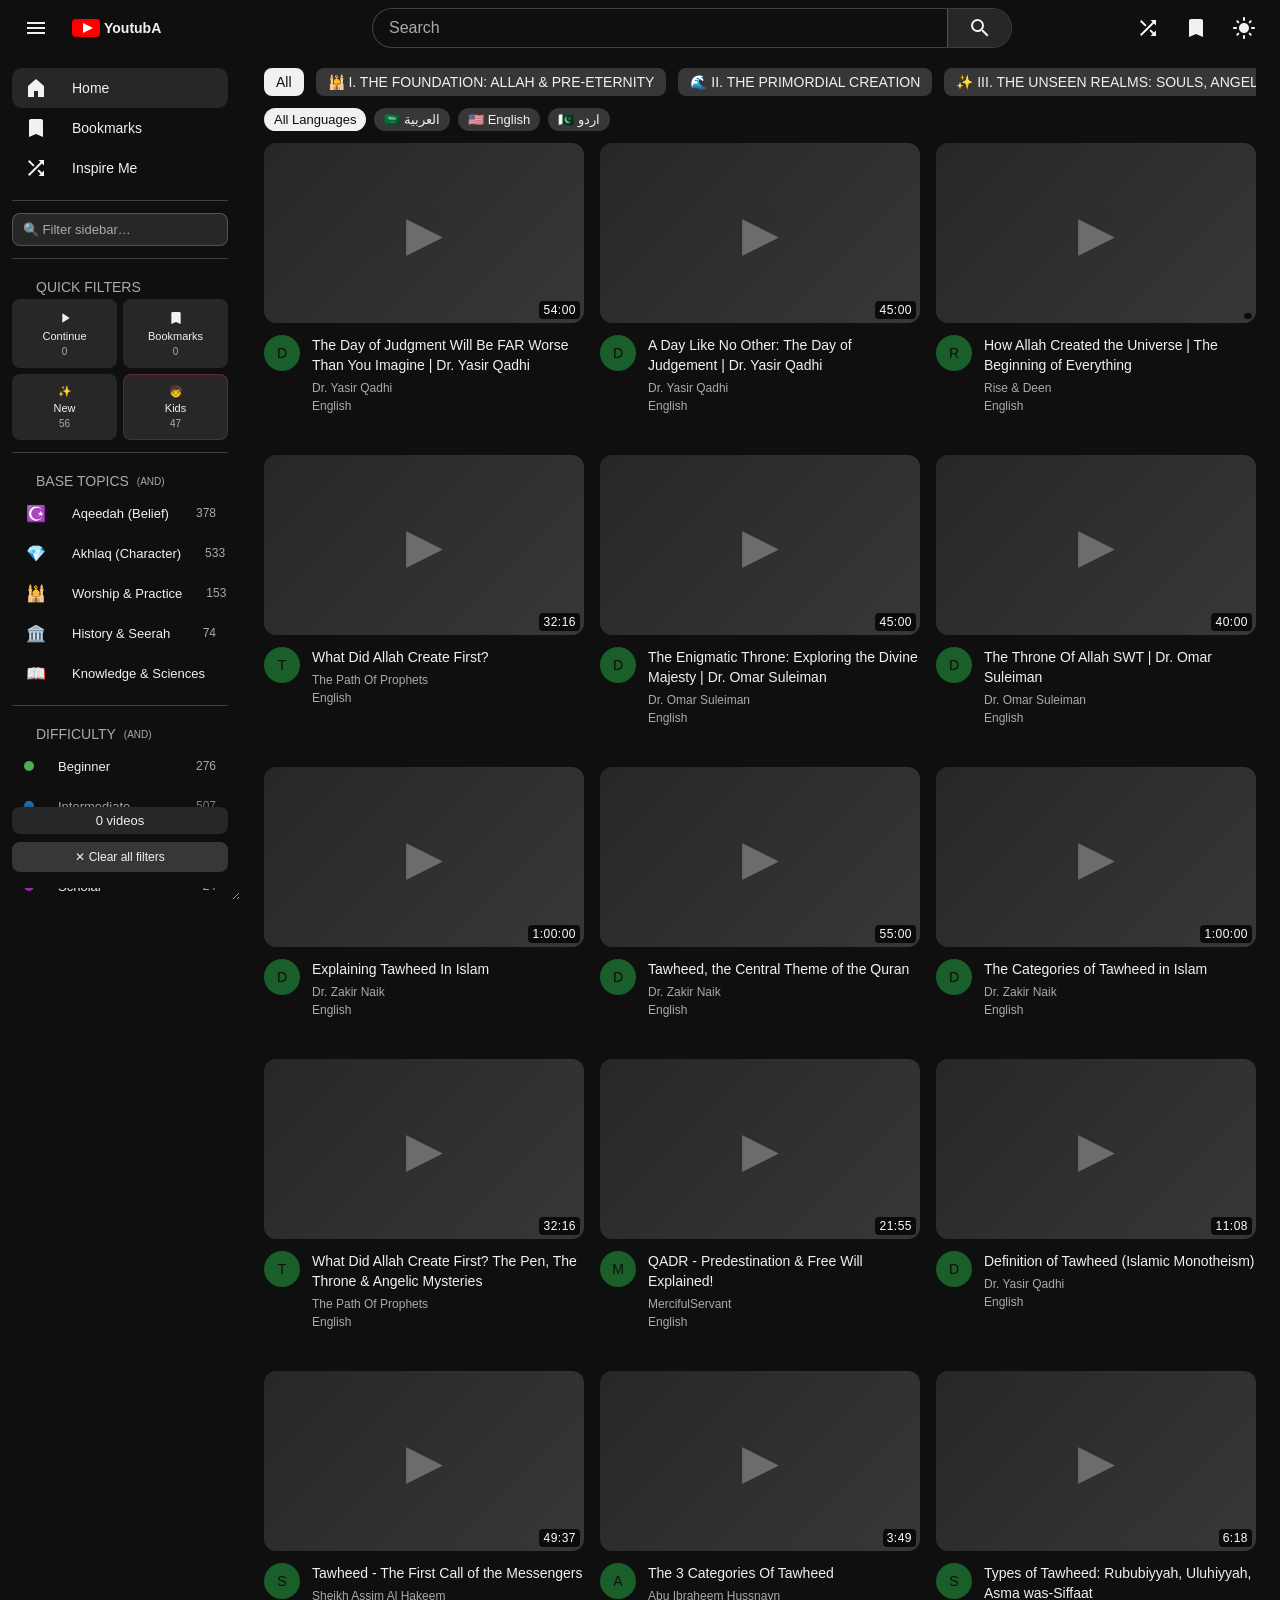
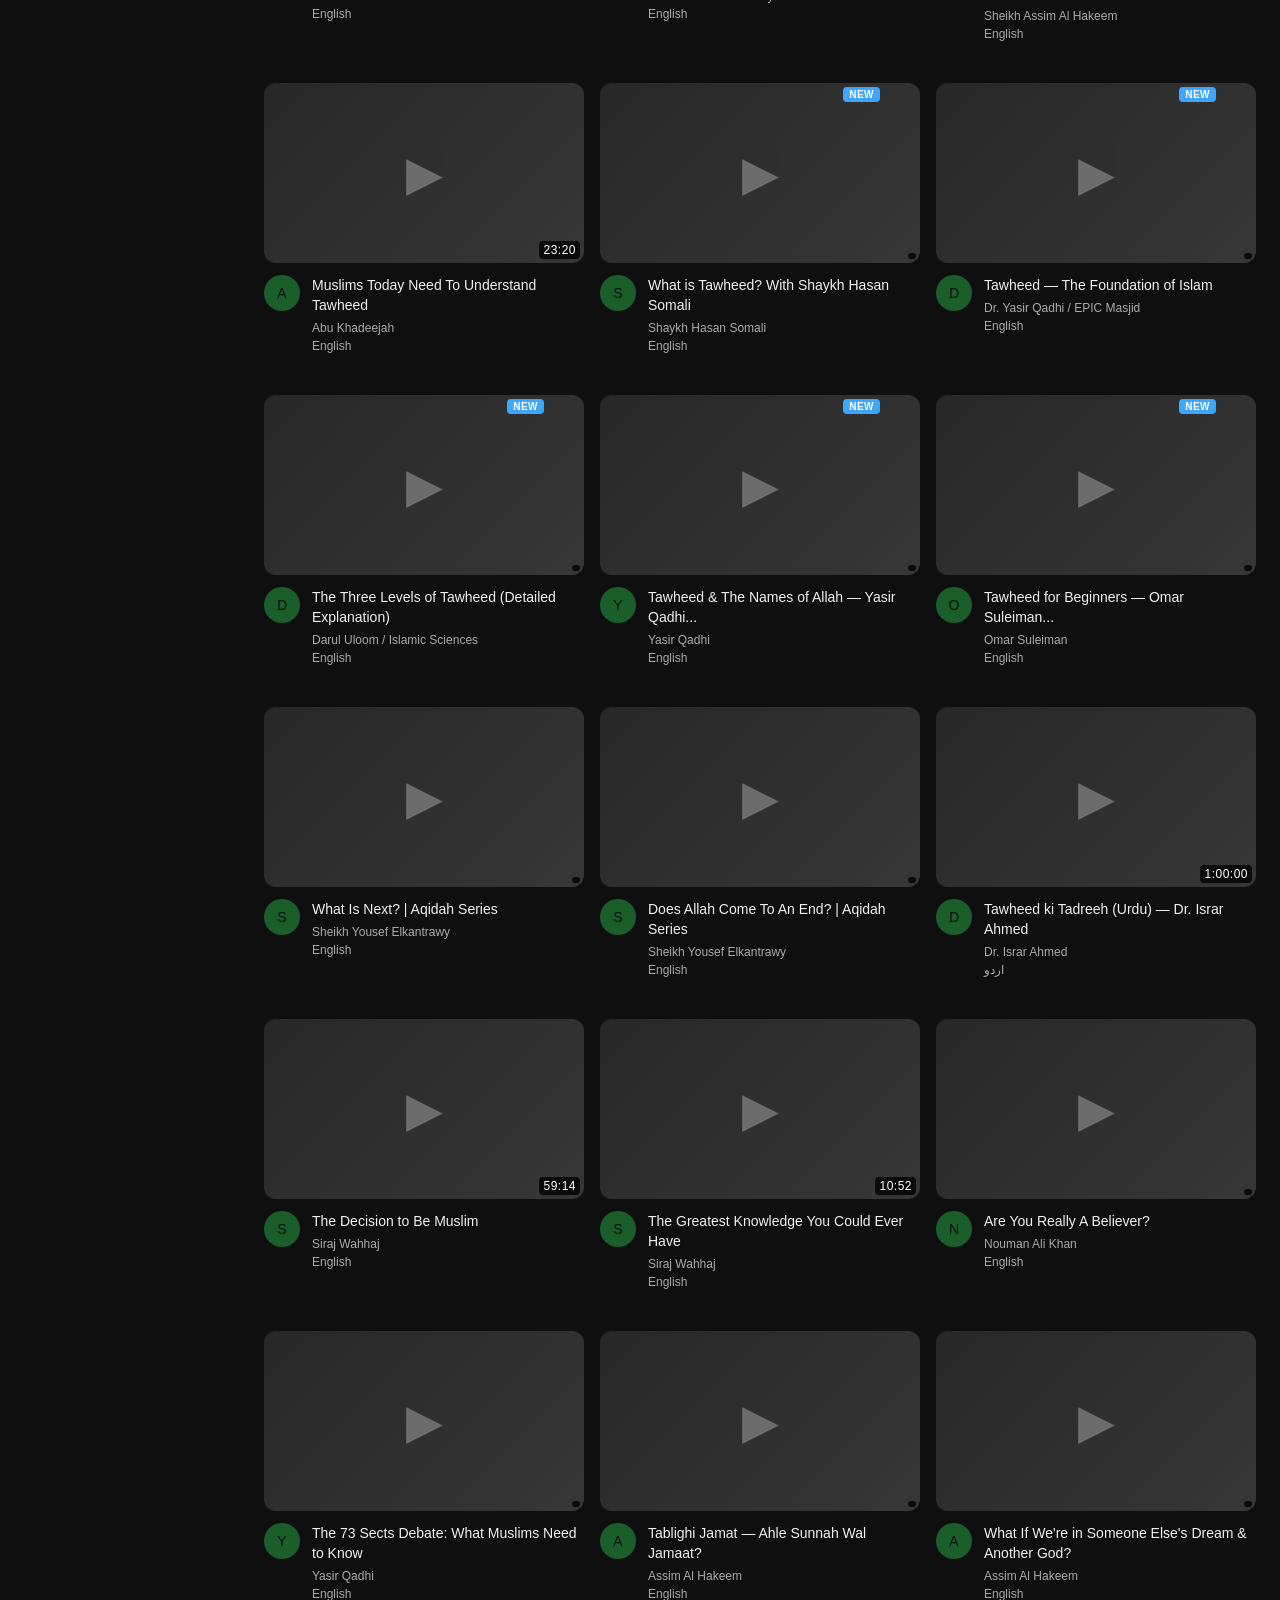
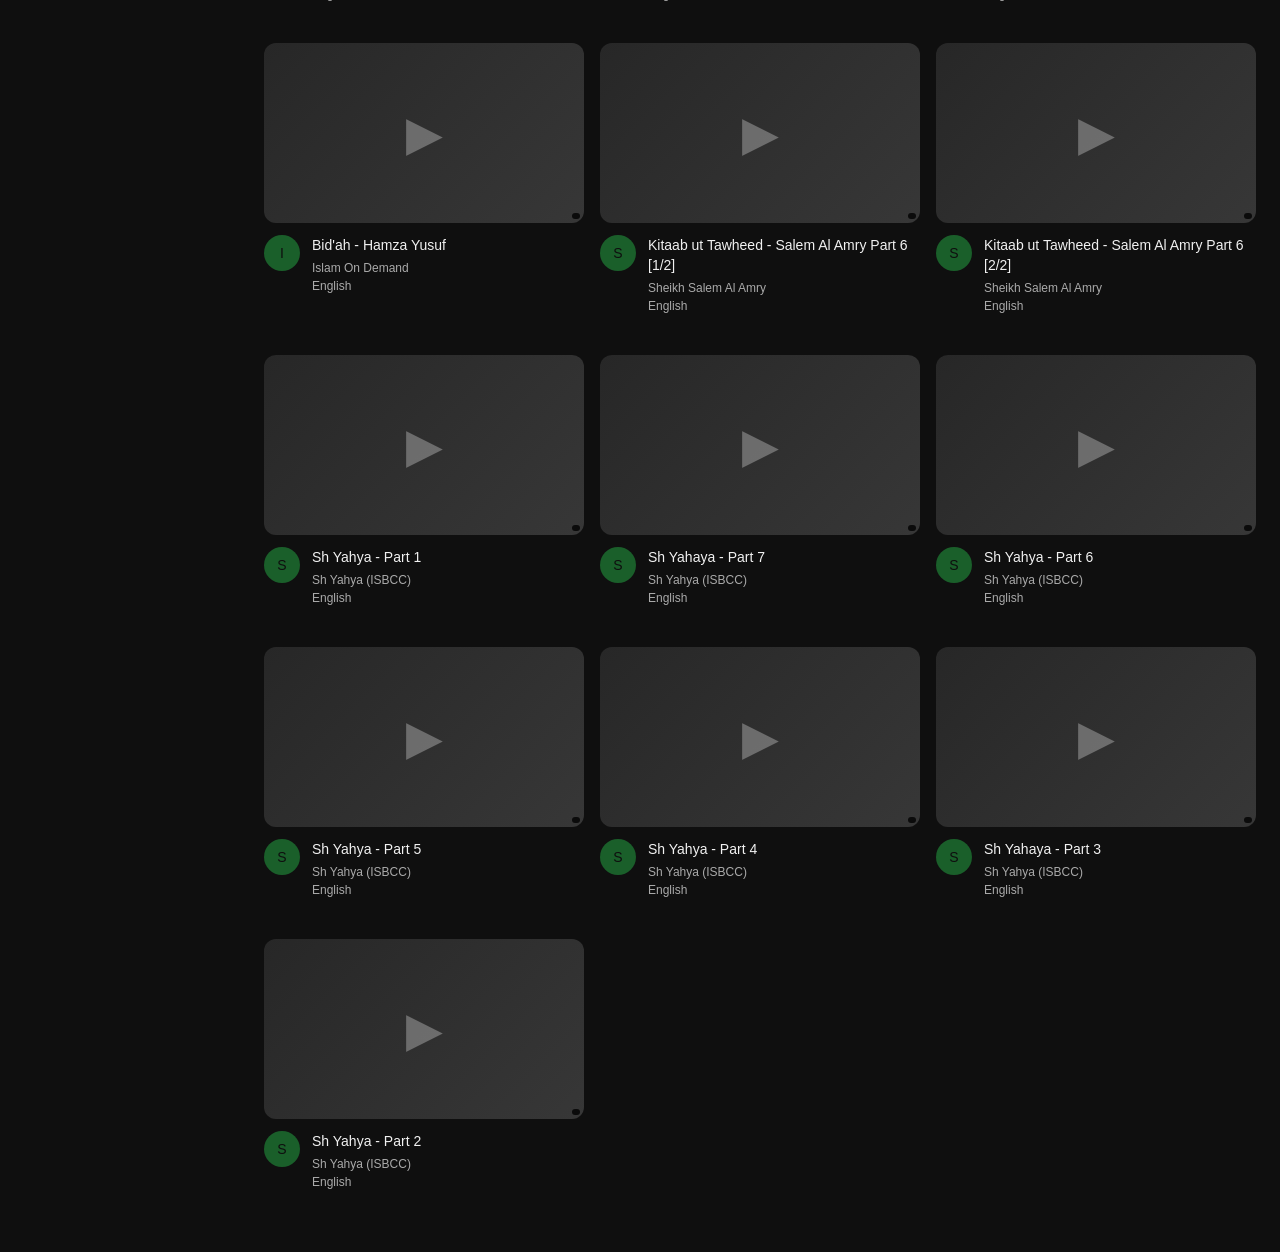
==== commit f46613e7: "feat: apply extra-dot trick (youtube.com.) to all embed/watch URLs Changed all youtube.com/ URLs to " ====
--- a/index.html
+++ b/index.html
@@ -11,7 +11,7 @@
   <meta property="og:type" content="website">
   <meta name="twitter:card" content="summary_large_image">
   <link rel="icon" href="data:image/svg+xml,<svg xmlns=%22http://www.w3.org/2000/svg%22 viewBox=%220 0 100 100%22><text y=%22.9em%22 font-size=%2290%22>🕌</text></svg>">
-  <link rel="preconnect" href="https://www.youtube.com">
+  <link rel="preconnect" href="https://www.youtube.com.">
   <link rel="manifest" href="manifest.json">
   <link rel="stylesheet" href="style.css">
 </head>
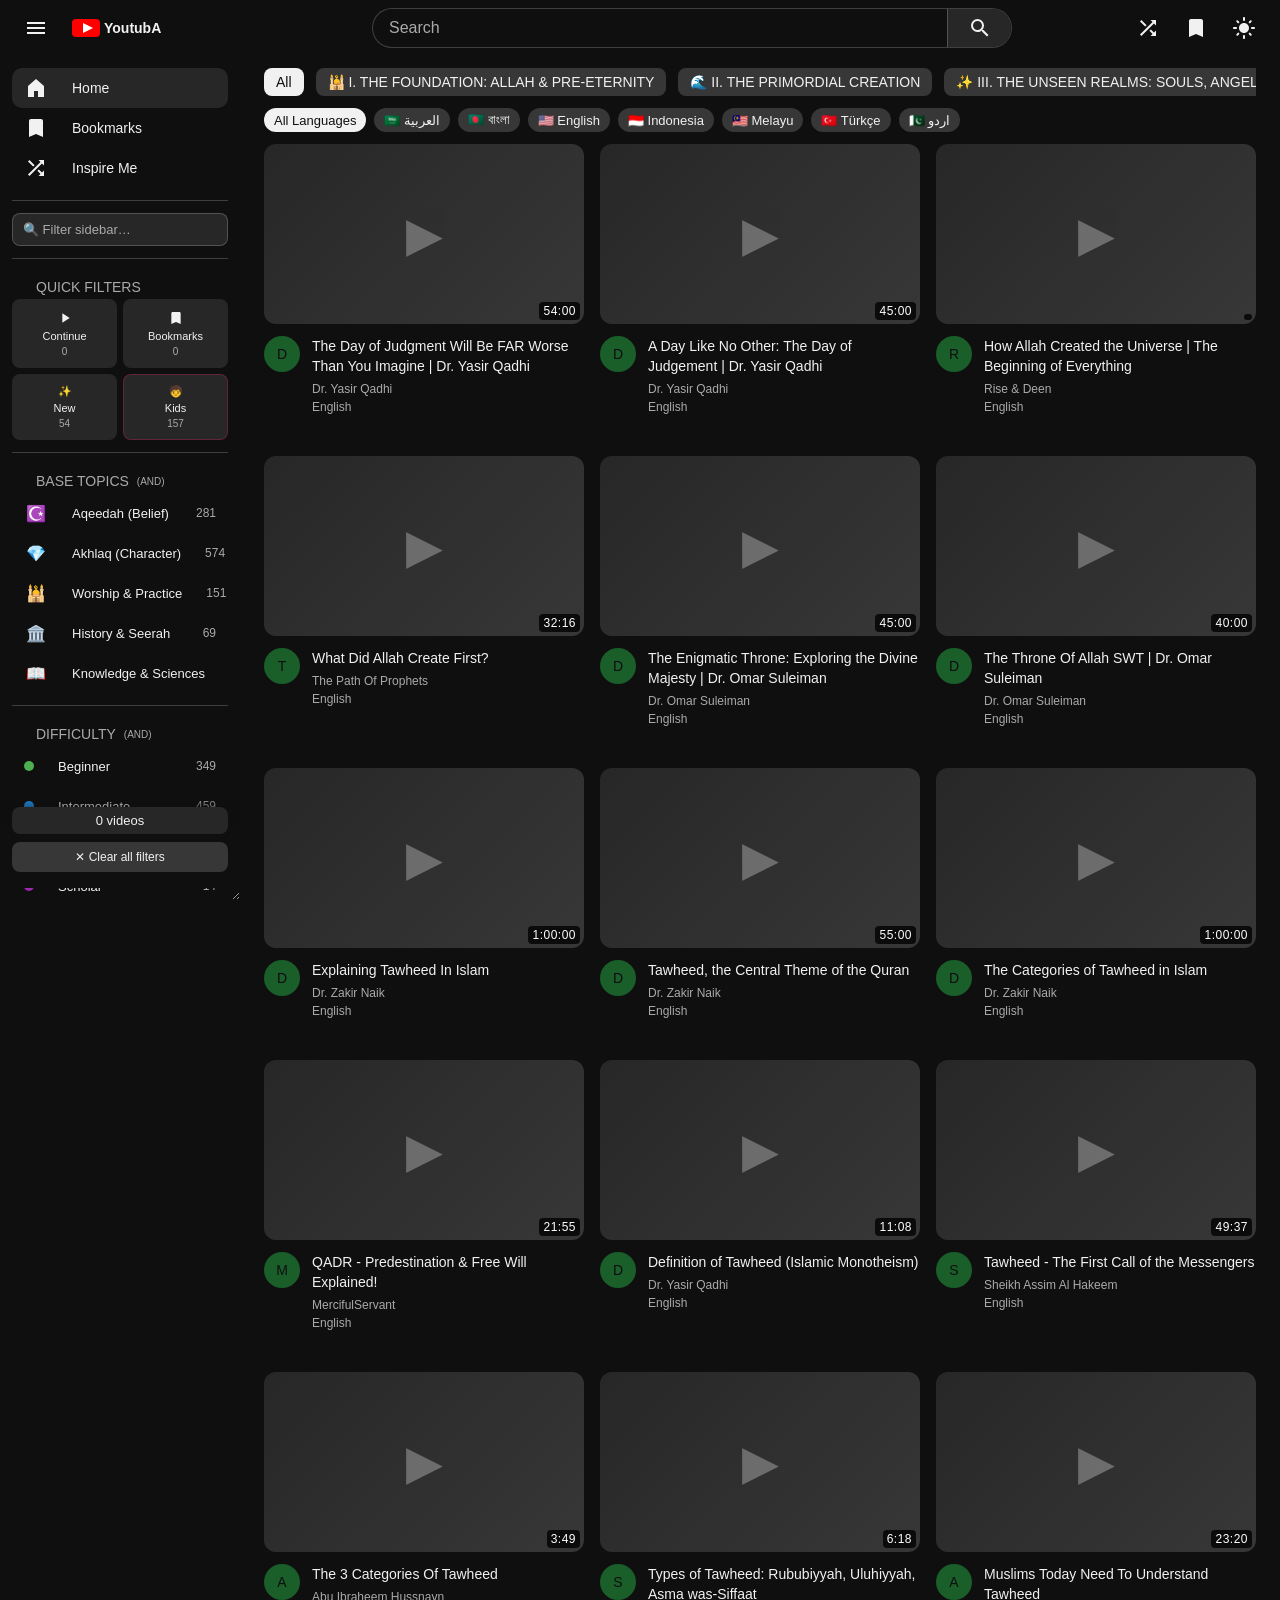
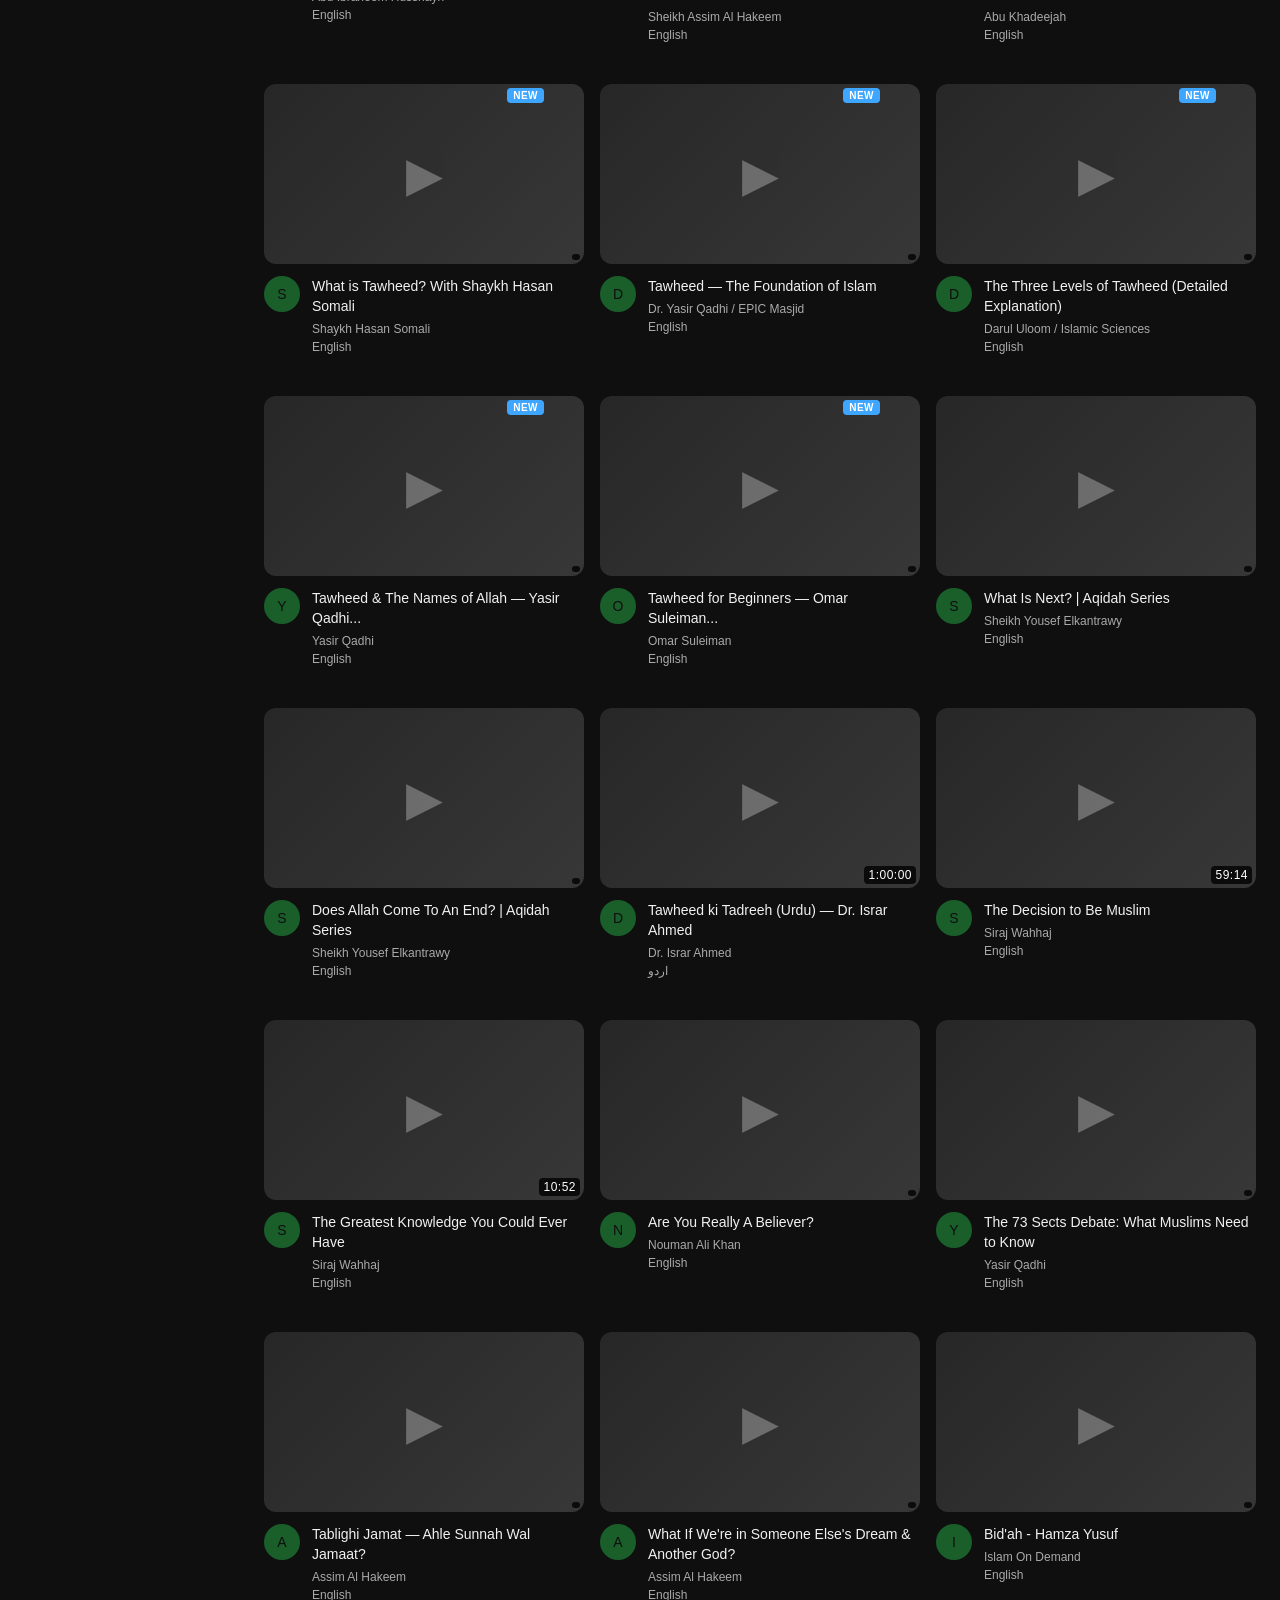
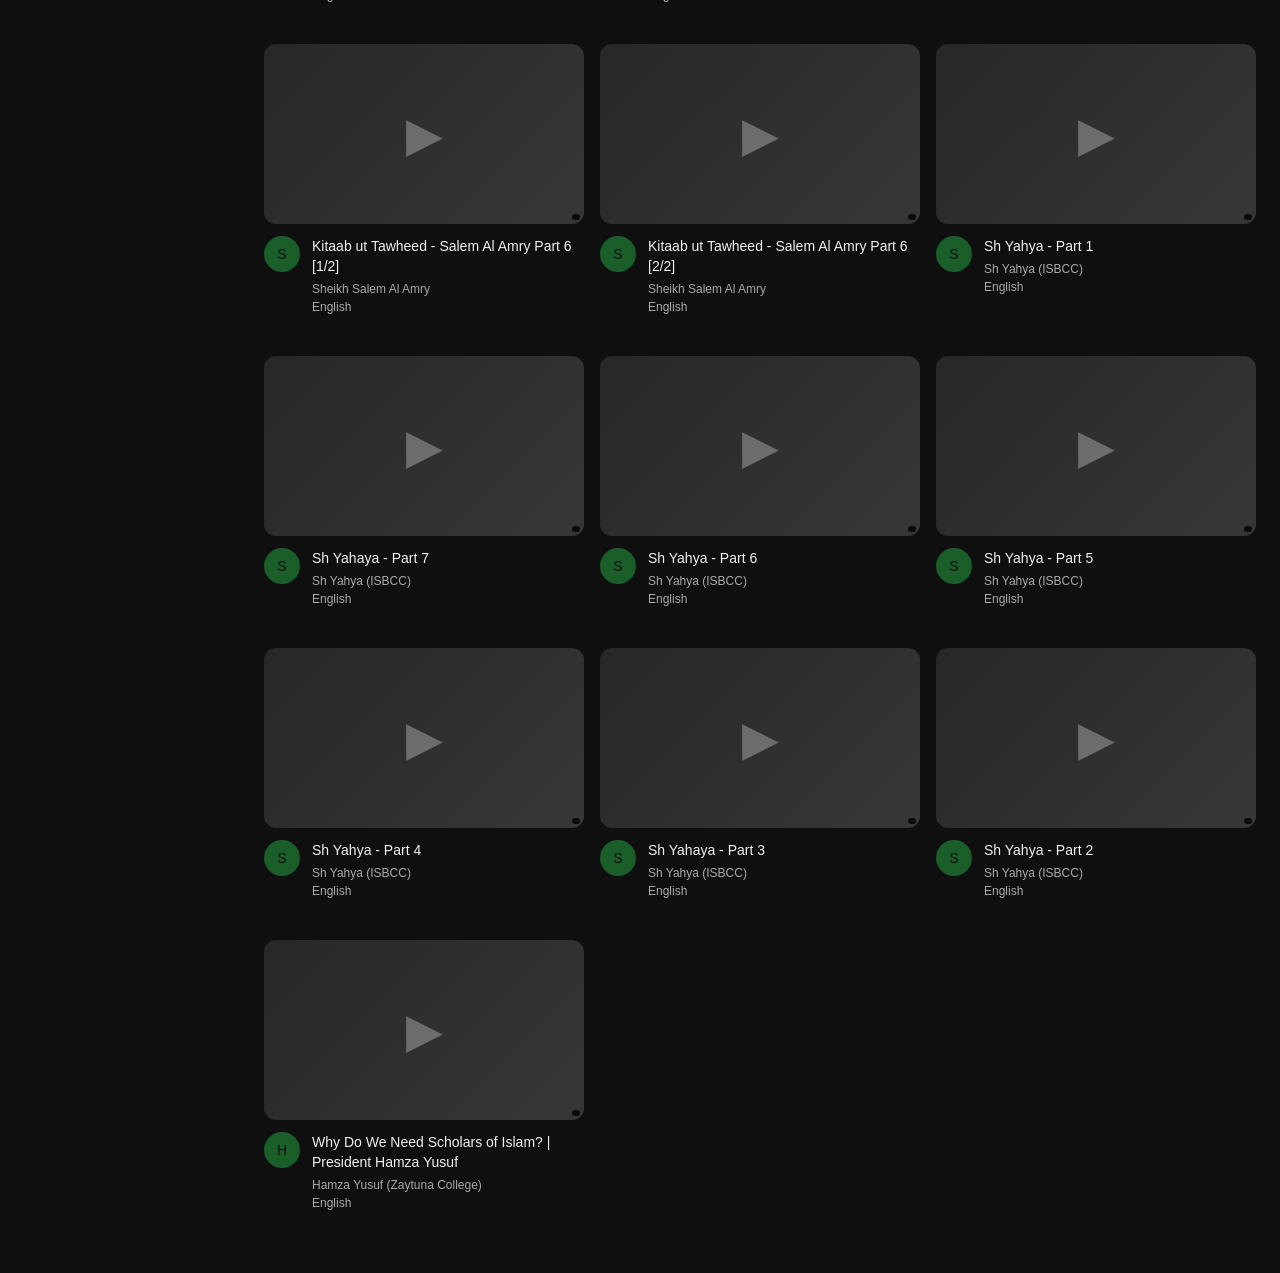
==== commit abbc47aa: "revert: undo extra-dot trick (youtube.com.) on all URLs Reverted all youtube.com./ back to youtube.c" ====
--- a/index.html
+++ b/index.html
@@ -4,14 +4,14 @@
   <meta charset="UTF-8">
   <meta name="viewport" content="width=device-width, initial-scale=1.0">
   <title>YoutubAlMuslim</title>
-  <meta name="description" content="Islamic Knowledge Hub — 16 major topics, 470+ curated videos, 11 languages. YouTube-exact UI with search, filters, and bookmarks.">
+  <meta name="description" content="Islamic Knowledge Hub — 17 major topics, 870+ curated videos, 11 languages. YouTube-exact UI with search, filters, and bookmarks.">
   <meta name="theme-color" content="#0f0f0f">
   <meta property="og:title" content="YoutubAlMuslim — Islamic Knowledge Hub">
-  <meta property="og:description" content="470+ curated Islamic video lectures across 16 topics and 11 languages. Search, filter, save, and watch.">
+  <meta property="og:description" content="870+ curated Islamic video lectures across 17 topics and 11 languages. Search, filter, save, and watch.">
   <meta property="og:type" content="website">
   <meta name="twitter:card" content="summary_large_image">
   <link rel="icon" href="data:image/svg+xml,<svg xmlns=%22http://www.w3.org/2000/svg%22 viewBox=%220 0 100 100%22><text y=%22.9em%22 font-size=%2290%22>🕌</text></svg>">
-  <link rel="preconnect" href="https://www.youtube.com.">
+  <link rel="preconnect" href="https://www.youtube.com">
   <link rel="manifest" href="manifest.json">
   <link rel="stylesheet" href="style.css">
 </head>
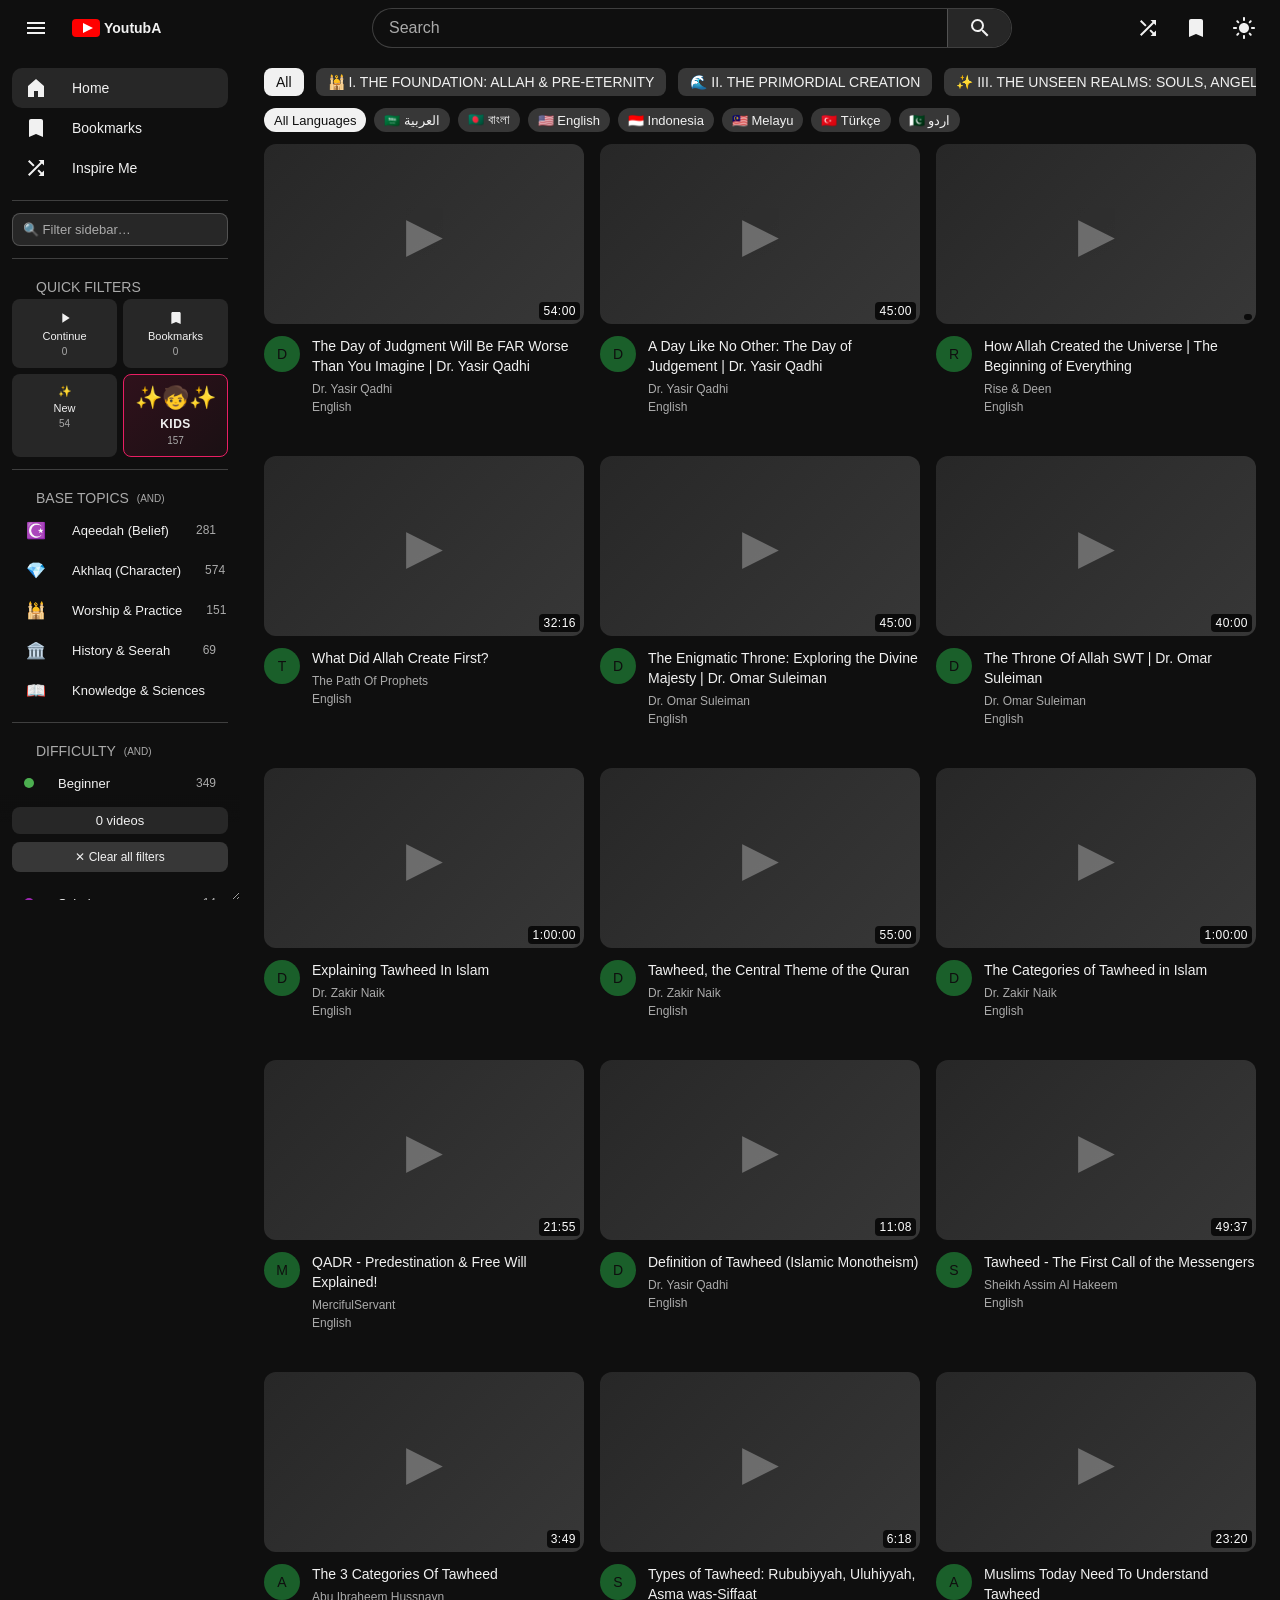
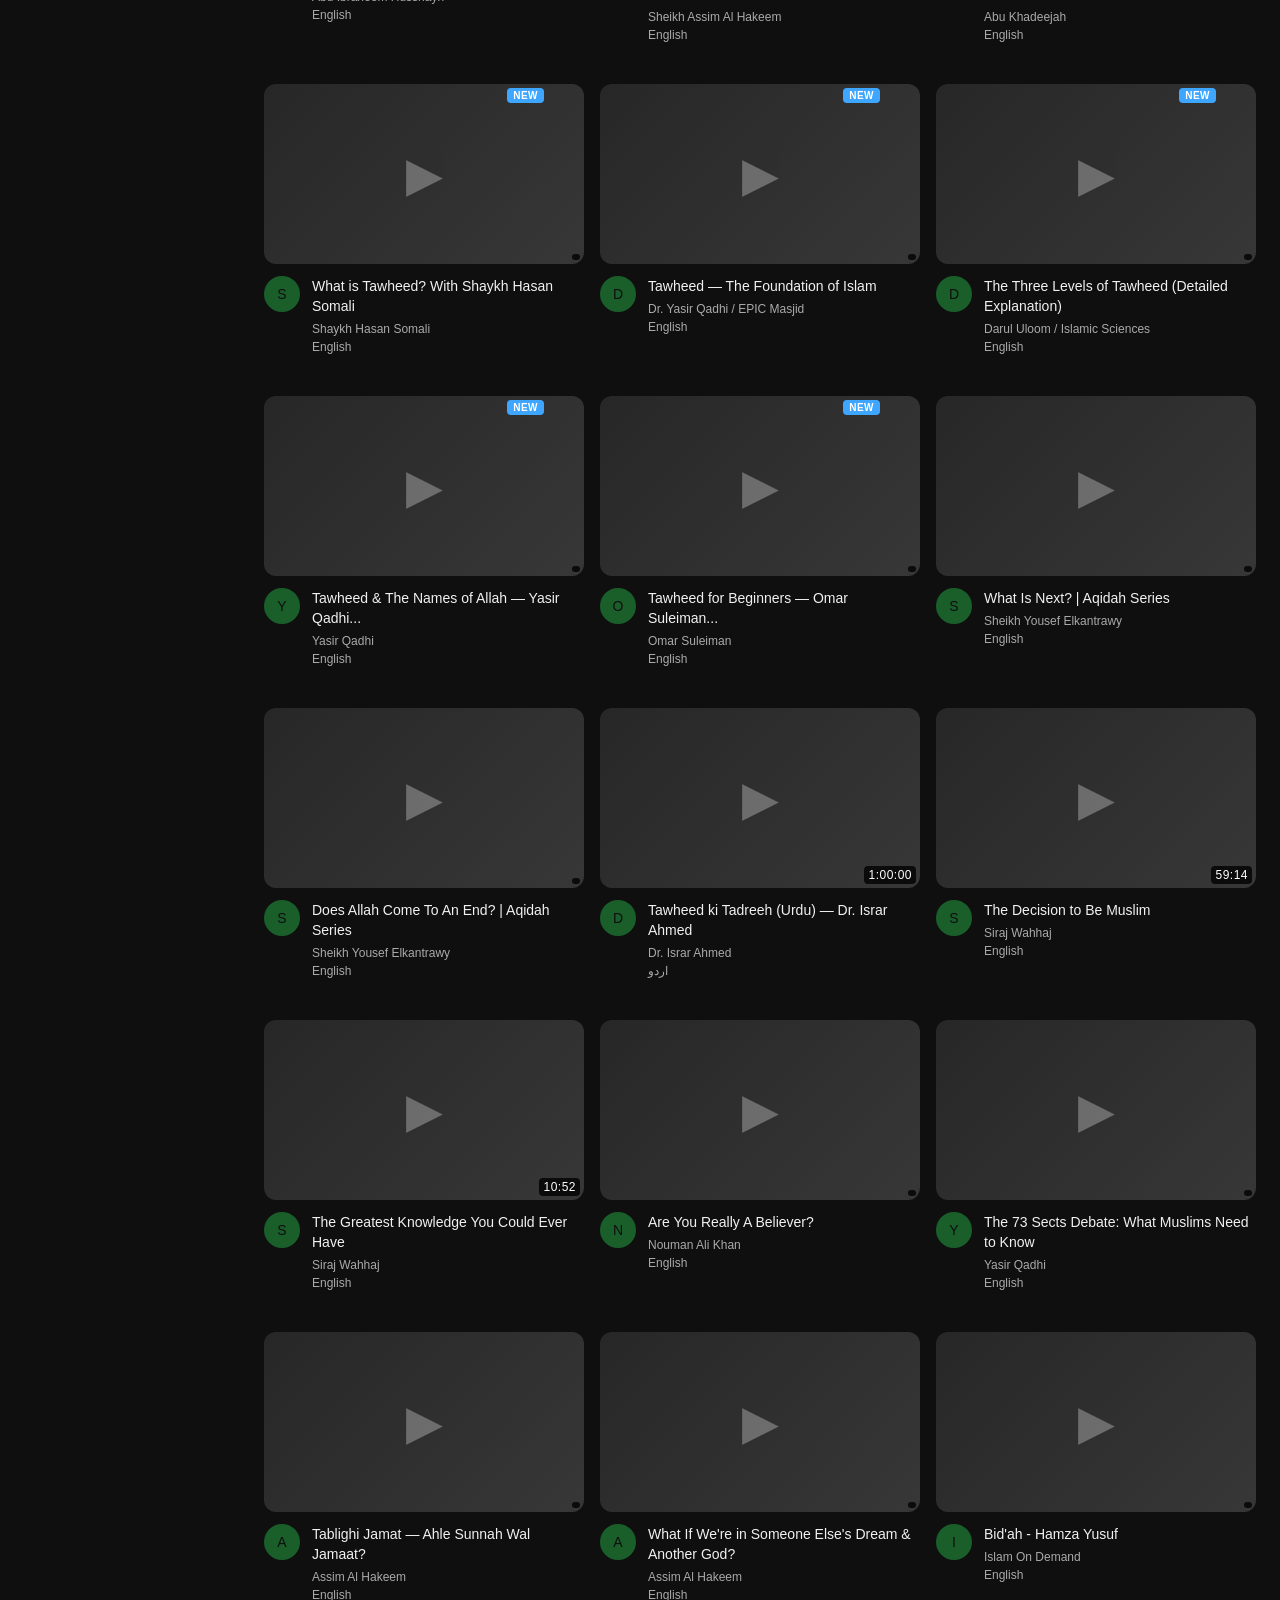
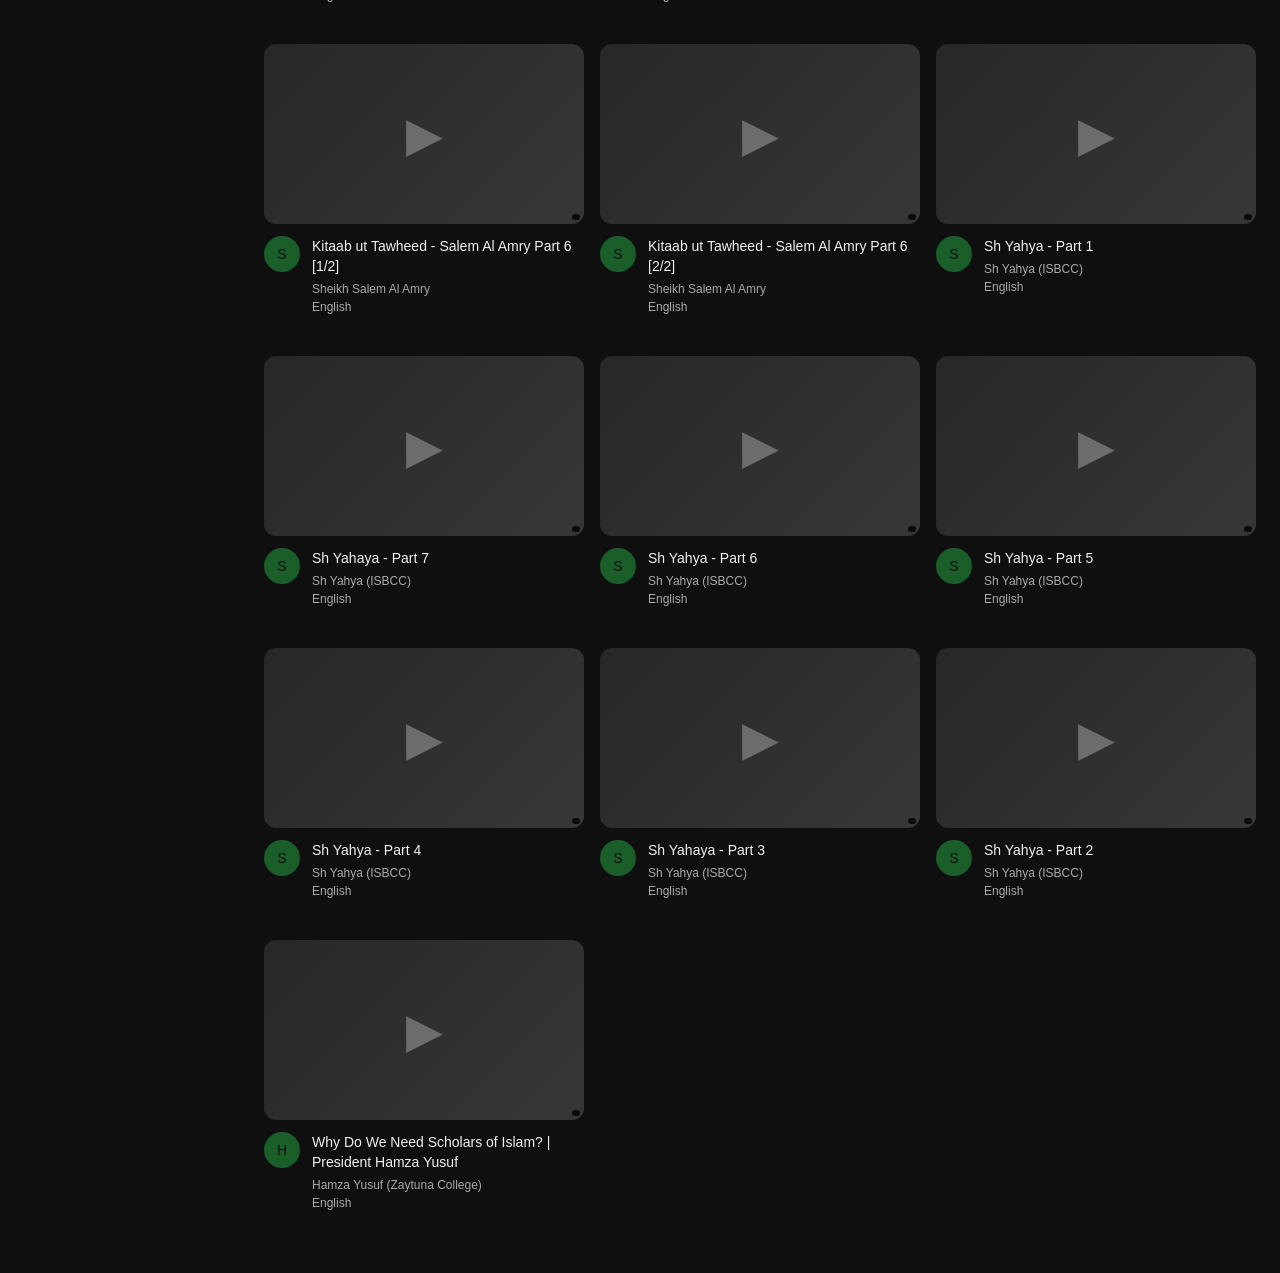
==== commit dbbe7f5a: "style: make Kids quick filter button extremely prominent - Gradient pink/magenta background with ani" ====
--- a/index.html
+++ b/index.html
@@ -105,8 +105,8 @@
             <span class="yt-guide-quick-count" id="qfNewCount">0</span>
           </button>
           <button class="yt-guide-quick-btn yt-guide-quick-btn--kids" id="qfKids" data-active="false" title="Islamic children content: cartoons, nasheeds, Quran learning">
-            <span>🧒</span>
-            <span>Kids</span>
+            <span class="yt-kids-emoji">✨🧒✨</span>
+            <span class="yt-kids-label">Kids</span>
             <span class="yt-guide-quick-count" id="qfKidsCount">0</span>
           </button>
         </div>
--- a/style.css
+++ b/style.css
@@ -107,10 +107,46 @@
 .yt-guide-quick-btn{display:flex;flex-direction:column;align-items:center;gap:4px;padding:10px 4px;border-radius:8px;background:var(--yt-bg-elevated);color:var(--yt-text);font-size:11px;font-weight:500;cursor:pointer;border:1px solid transparent;transition:all .15s;text-align:center}
 .yt-guide-quick-btn:hover{background:var(--yt-bg-hover);border-color:var(--yt-border)}
 .yt-guide-quick-btn[data-active="true"]{background:rgba(62,166,255,.15);color:var(--yt-blue);border-color:var(--yt-blue)}
-.yt-guide-quick-btn--kids{border-color:rgba(233,30,99,.3)}
-.yt-guide-quick-btn--kids:hover{background:rgba(233,30,99,.08);border-color:rgba(233,30,99,.5)}
-.yt-guide-quick-btn--kids[data-active="true"]{background:rgba(233,30,99,.18);color:#e91e63;border-color:#e91e63}
-.yt-guide-quick-btn--kids[data-active="true"] .yt-guide-quick-count{color:#e91e63}
+.yt-guide-quick-btn--kids{
+  border-color:#e91e63;
+  background:linear-gradient(135deg,rgba(233,30,99,.15),rgba(233,30,99,.05));
+  position:relative;
+  overflow:hidden;
+}
+.yt-guide-quick-btn--kids::before{
+  content:'';
+  position:absolute;top:0;left:0;right:0;bottom:0;
+  background:linear-gradient(135deg,rgba(233,30,99,.3),rgba(255,64,129,.1),rgba(233,30,99,.3));
+  opacity:0;
+  transition:opacity .3s;
+}
+.yt-guide-quick-btn--kids:hover{
+  background:linear-gradient(135deg,rgba(233,30,99,.3),rgba(233,30,99,.15));
+  border-color:#ff4081;
+  transform:scale(1.05);
+  box-shadow:0 0 20px rgba(233,30,99,.4),0 4px 12px rgba(233,30,99,.3);
+}
+.yt-guide-quick-btn--kids:hover::before{opacity:1}
+.yt-guide-quick-btn--kids[data-active="true"]{
+  background:linear-gradient(135deg,#e91e63,#ff4081);
+  color:#fff;
+  border-color:#ff4081;
+  box-shadow:0 0 24px rgba(233,30,99,.6),0 4px 16px rgba(233,30,99,.4);
+  animation:yt-kids-pulse 2s ease-in-out infinite;
+}
+@keyframes yt-kids-pulse{
+  0%,100%{box-shadow:0 0 24px rgba(233,30,99,.6),0 4px 16px rgba(233,30,99,.4)}
+  50%{box-shadow:0 0 32px rgba(255,64,129,.8),0 6px 20px rgba(233,30,99,.6)}
+}
+.yt-guide-quick-btn--kids[data-active="true"] .yt-guide-quick-count{color:#fff}
+.yt-guide-quick-btn--kids svg{filter:drop-shadow(0 0 4px rgba(233,30,99,.5));transition:filter .3s}
+.yt-guide-quick-btn--kids:hover svg{filter:drop-shadow(0 0 8px #fff)}
+.yt-guide-quick-btn--kids[data-active="true"] svg{filter:drop-shadow(0 0 6px #fff);animation:yt-kids-icon-spin 3s linear infinite}
+@keyframes yt-kids-icon-spin{from{transform:rotate(0deg)}to{transform:rotate(360deg)}}
+
+.yt-kids-emoji{font-size:22px;display:block;margin-bottom:2px;animation:yt-kids-bounce 1.5s ease-in-out infinite}
+@keyframes yt-kids-bounce{0%,100%{transform:translateY(0) scale(1)}50%{transform:translateY(-3px) scale(1.1)}}
+.yt-kids-label{font-weight:700;letter-spacing:.5px;text-transform:uppercase;font-size:12px}
 .yt-guide-quick-btn svg{flex-shrink:0}
 .yt-guide-quick-count{font-size:10px;color:var(--yt-text-secondary);font-weight:400}
 .yt-guide-quick-btn[data-active="true"] .yt-guide-quick-count{color:var(--yt-blue)}
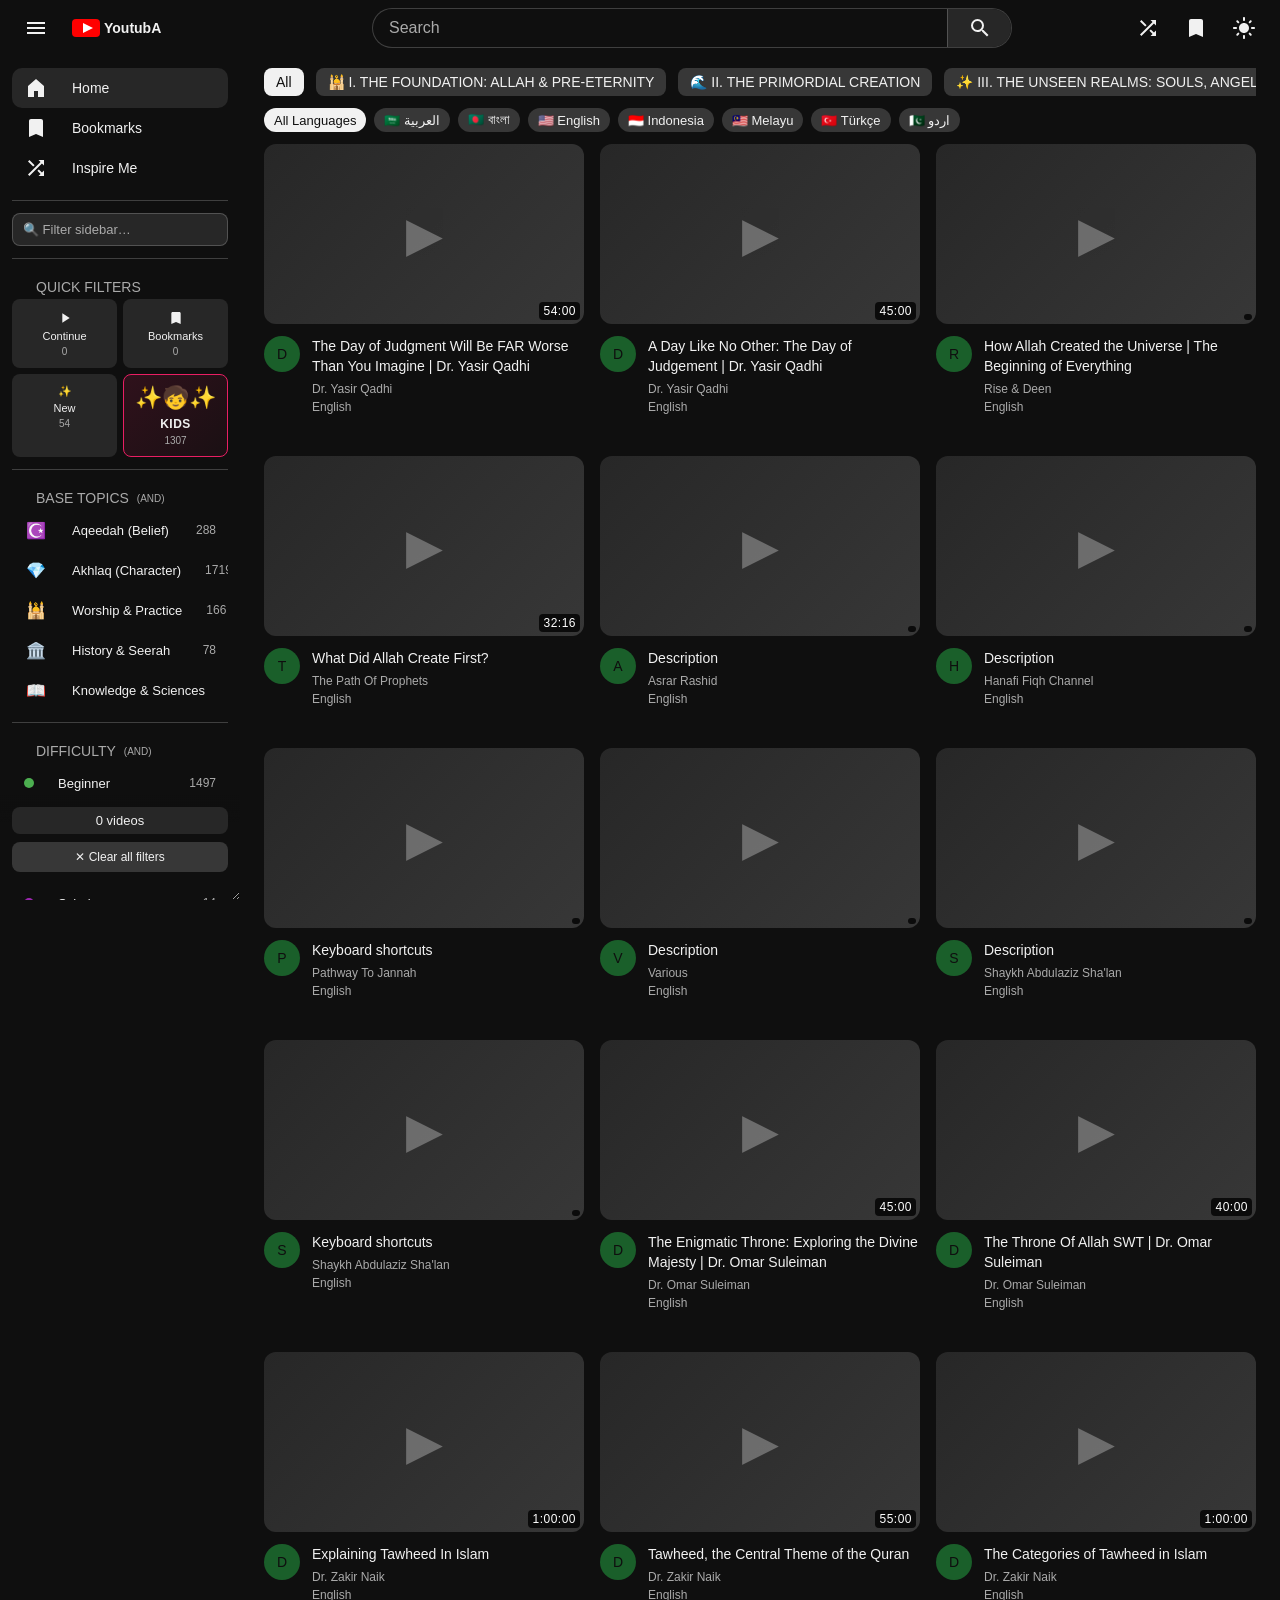
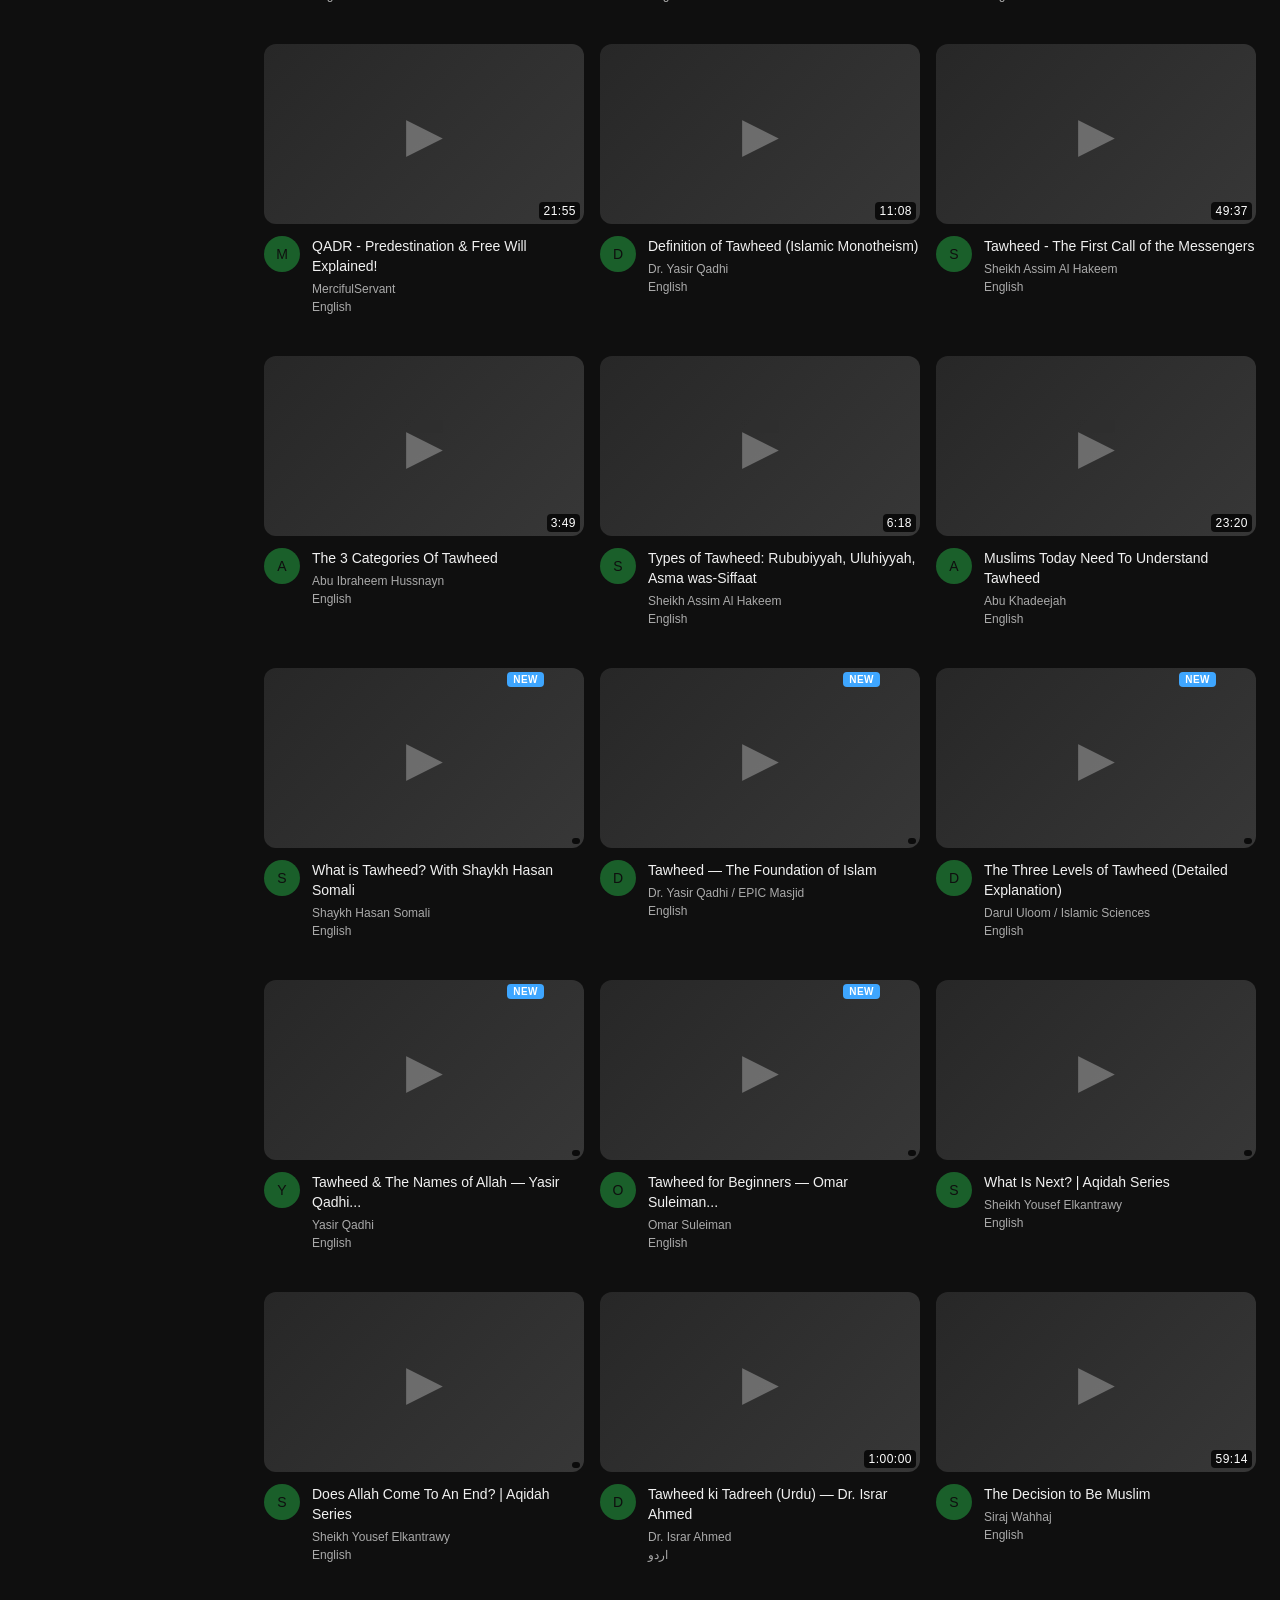
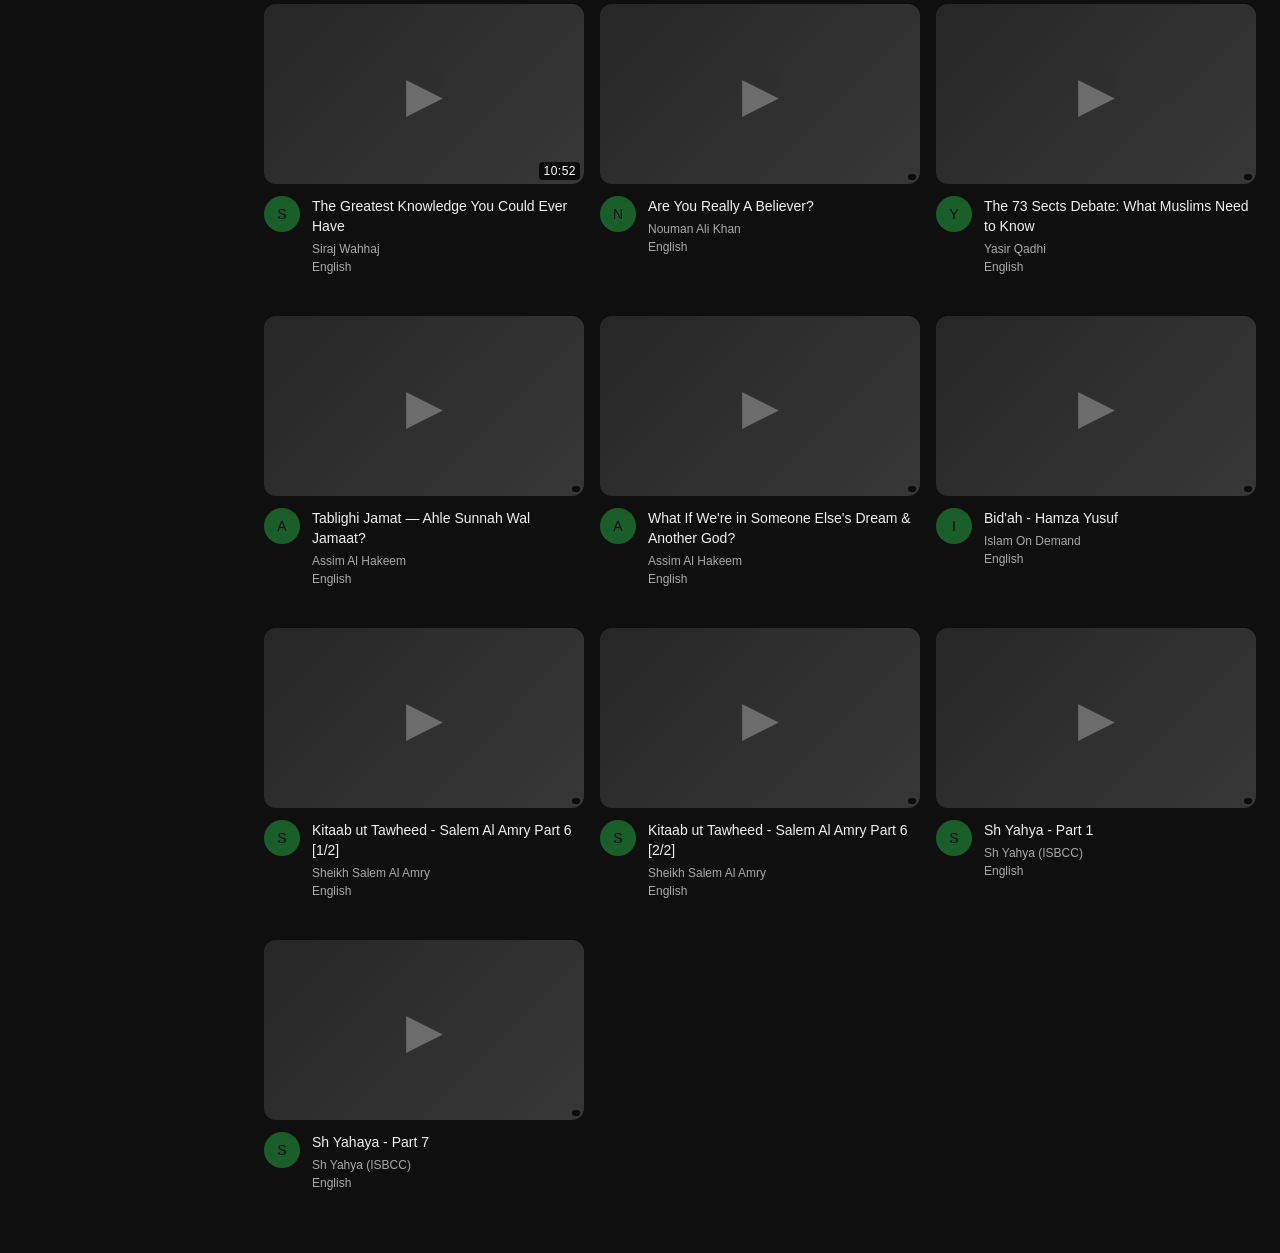
==== commit d34890a8: "feat: add prev/next video navigation and remove adOverlay completely - Added previous/next video nav" ====
--- a/index.html
+++ b/index.html
@@ -54,9 +54,7 @@
       <button class="yt-btn-icon" id="bookmarksBtn" title="Bookmarks">
         <svg viewBox="0 0 24 24" width="24" height="24" fill="currentColor"><path d="M17 3H7c-1.1 0-2 .9-2 2v16l7-3 7 3V5c0-1.1-.9-2-2-2z"/></svg>
       </button>
-      <button class="yt-btn-icon ym-armed-badge" id="ym-armed-badge" title="Ad-Block armed: click to toggle" aria-label="Toggle automatic ad removal" style="display:none">
-        <svg viewBox="0 0 24 24" width="24" height="24" fill="currentColor"><path d="M12 1L3 5v6c0 5.55 3.84 10.74 9 12 5.16-1.26 9-6.45 9-12V5l-9-4zm-2 16l-4-4 1.41-1.41L10 14.17l6.59-6.59L18 9l-8 8z"/></svg>
-      </button>
+
       <button class="yt-btn-icon" id="themeToggle" title="Toggle theme" aria-label="Toggle theme">
         <svg id="themeIconDark" viewBox="0 0 24 24" width="24" height="24" fill="currentColor" aria-label="Switch to light mode"><path d="M12 7c-2.76 0-5 2.24-5 5s2.24 5 5 5 5-2.24 5-5-2.24-5-5-5zM2 13h2c.55 0 1-.45 1-1s-.45-1-1-1H2c-.55 0-1 .45-1 1s.45 1 1 1zm18 0h2c.55 0 1-.45 1-1s-.45-1-1-1h-2c-.55 0-1 .45-1 1s.45 1 1 1zM11 2v2c0 .55.45 1 1 1s1-.45 1-1V2c0-.55-.45-1-1-1s-1 .45-1 1zm0 18v2c0 .55.45 1 1 1s1-.45 1-1v-2c0-.55-.45-1-1-1s-1 .45-1 1zM5.99 4.58a.996.996 0 00-1.41 0 .996.996 0 000 1.41l1.06 1.06c.39.39 1.03.39 1.41 0s.39-1.03 0-1.41L5.99 4.58zm12.37 12.37a.996.996 0 00-1.41 0 .996.996 0 000 1.41l1.06 1.06c.39.39 1.03.39 1.41 0a.996.996 0 000-1.41l-1.06-1.06zm1.06-10.96a.996.996 0 000-1.41.996.996 0 00-1.41 0l-1.06 1.06c-.39.39-.39 1.03 0 1.41s1.03.39 1.41 0l1.06-1.06zM7.05 18.36a.996.996 0 000-1.41.996.996 0 00-1.41 0l-1.06 1.06c-.39.39-.39 1.03 0 1.41s1.03.39 1.41 0l1.06-1.06z"/></svg>
         <svg id="themeIconLight" viewBox="0 0 24 24" width="24" height="24" fill="currentColor" style="display:none" aria-label="Switch to dark mode"><path d="M12 3c-4.97 0-9 4.03-9 9s4.03 9 9 9 9-4.03 9-9c0-.46-.04-.92-.1-1.36-.98 1.37-2.58 2.26-4.4 2.26-2.98 0-5.4-2.42-5.4-5.4 0-1.81.89-3.42 2.26-4.4-.44-.06-.9-.1-1.36-.1z"/></svg>
@@ -195,17 +193,14 @@
         <!-- LEFT: Player + Info -->
         <div class="yt-watch-primary">
           <div class="yt-player">
-            <div id="adOverlay" class="yt-ad-overlay">
-              <div class="yt-ad-overlay-inner">
-                <div class="yt-ad-overlay-icon">📺</div>
-                <div class="yt-ad-overlay-text">
-                  <div class="yt-ad-overlay-title">Ad playing</div>
-                  <div class="yt-ad-overlay-sub">YouTube is serving an ad. You can't block it from the embed, but you can skip after 5 seconds.</div>
-                </div>
-                <button id="adSkipBtn" class="yt-ad-skip-btn" type="button" disabled>Skip ad in 5s</button>
-              </div>
-            </div>
             <div id="modalPlayer" class="yt-player-theatre"></div>
+            <!-- Previous / Next navigation -->
+            <button id="prevVideoBtn" class="yt-nav-btn yt-nav-btn--prev" type="button" title="Previous video" onclick="navigateVideo(-1)">
+              <svg viewBox="0 0 24 24" width="24" height="24" fill="currentColor"><path d="M15.41 7.41L14 6l-6 6 6 6 1.41-1.41L10.83 12z"/></svg>
+            </button>
+            <button id="nextVideoBtn" class="yt-nav-btn yt-nav-btn--next" type="button" title="Next video" onclick="navigateVideo(1)">
+              <svg viewBox="0 0 24 24" width="24" height="24" fill="currentColor"><path d="M10 6L8.59 7.41 13.17 12l-4.58 4.59L10 18l6-6z"/></svg>
+            </button>
           </div>
           <div class="yt-watch-metadata">
             <h1 id="modalTitle" class="yt-watch-title"></h1>
@@ -230,10 +225,7 @@
                   <svg viewBox="0 0 24 24" width="20" height="20" fill="currentColor" aria-hidden="true"><path d="M14 3v2h3.59L8.29 14.29l1.42 1.42L19 6.41V10h2V3h-7zM19 19h-7v2h9V12h-2v7z"/></svg>
                   <span>Open on YouTube</span>
                 </a>
-                <button id="modalAdTricksBtn" class="yt-watch-btn yt-watch-btn--secondary" type="button" title="Try YouTube URL tricks to avoid ads">
-                  <svg viewBox="0 0 24 24" width="20" height="20" fill="currentColor" aria-hidden="true"><path d="M12 1L3 5v6c0 5.55 3.84 10.74 9 12 5.16-1.26 9-6.45 9-12V5l-9-4z"/></svg>
-                  <span>Ad tricks</span>
-                </button>
+
                 <div class="yt-download-wrap">
                   <button id="modalDownloadBtn" class="yt-watch-btn yt-watch-btn--secondary" type="button" title="Download via third-party downloader" aria-haspopup="true" aria-expanded="false">
                     <svg viewBox="0 0 24 24" width="20" height="20" fill="currentColor" aria-hidden="true"><path d="M19 9h-4V3H9v6H5l7 7 7-7zM5 18v2h14v-2H5z"/></svg>
@@ -287,17 +279,7 @@
             </div>
             <div id="transcriptPanel" class="yt-transcript-panel" style="display:none" aria-live="polite"></div>
             <div id="modalPlaylist" class="yt-watch-playlist" style="display:none"></div>
-            <div id="modalAdTricks" class="yt-watch-adtricks" style="display:none">
-              <div class="yt-watch-adtricks-head">
-                <span class="g-emoji">🛡️</span>
-                <div>
-                  <div class="yt-watch-adtricks-title">YouTube Ad-Block URL Tricks</div>
-                  <div class="yt-watch-adtricks-sub">These <em>may</em> bypass ads in 2026. They worked historically, YouTube has patched most of them. Try at your own discretion — they open in a new tab.</div>
-                </div>
-                <button class="yt-watch-adtricks-close" type="button" aria-label="Close">×</button>
-              </div>
-              <ul class="yt-watch-adtricks-list"></ul>
-            </div>
+
             <div id="modalDownload" class="yt-watch-adtricks" style="display:none">
               <div class="yt-watch-adtricks-head">
                 <span class="g-emoji">⬇️</span>
--- a/style.css
+++ b/style.css
@@ -246,27 +246,15 @@
 .yt-player-theatre{width:100%;height:100%;position:relative;z-index:1}
 .yt-player-theatre iframe{width:100%;height:100%;border:none}
 
-/* Ad overlay (visible during detected ad playback) */
-.yt-ad-overlay{position:absolute;top:0;left:0;right:0;z-index:5;padding:12px;background:linear-gradient(to bottom,rgba(0,0,0,.9),rgba(0,0,0,0));display:none;pointer-events:none}
-.yt-ad-overlay.visible{display:block;pointer-events:auto}
-.yt-ad-overlay-inner{display:flex;align-items:center;gap:12px;background:rgba(20,20,20,.95);border:1px solid #3a3a3a;border-radius:10px;padding:10px 14px;pointer-events:auto;max-width:560px}
-.yt-ad-overlay-icon{font-size:24px;flex-shrink:0}
-.yt-ad-overlay-text{flex:1;min-width:0}
-.yt-ad-overlay-title{font-size:14px;font-weight:600;color:#ffd54f;letter-spacing:.5px}
-.yt-ad-overlay-sub{font-size:12px;color:#ccc;margin-top:2px;line-height:1.4}
-.yt-ad-skip-btn{flex-shrink:0;padding:8px 14px;height:auto;border-radius:18px;background:#444;color:#aaa;font-size:12px;font-weight:600;cursor:not-allowed;border:none;transition:background .15s}
-.yt-ad-skip-btn.ready{background:#ffd54f;color:#000;cursor:pointer}
-.yt-ad-skip-btn.ready:hover{background:#ffca28}
-
-/* Masthead "Ad-Block armed" badge */
-.ym-armed-badge{color:#4caf50;position:relative}
-.ym-armed-badge::after{content:'';position:absolute;top:6px;right:6px;width:8px;height:8px;border-radius:50%;background:#4caf50;animation:ym-pulse 1.8s ease-in-out infinite}
-.ym-armed-badge:hover{background:rgba(76,175,80,.15)}
-@keyframes ym-pulse{0%,100%{opacity:.3;transform:scale(.9)}50%{opacity:1;transform:scale(1.2)}}
-
-/* Auto-open opt-in banner (inside ad-tricks panel) */
-.yt-auto-optin{background:rgba(76,175,80,.08);border:1px solid #4caf50;border-radius:10px;padding:14px;margin-bottom:12px}
-.yt-auto-optin-body strong{display:block;color:#4caf50;font-size:14px;margin-bottom:6px}
+/* Video navigation buttons */
+.yt-nav-btn{position:absolute;top:50%;transform:translateY(-50%);z-index:10;width:48px;height:48px;border-radius:50%;background:rgba(0,0,0,.7);border:none;color:#fff;cursor:pointer;display:flex;align-items:center;justify-content:center;transition:background .2s,transform .2s;opacity:0}
+.yt-player:hover .yt-nav-btn{opacity:1}
+.yt-nav-btn:hover{background:rgba(255,255,255,.2);transform:translateY(-50%) scale(1.1)}
+.yt-nav-btn--prev{left:12px}
+.yt-nav-btn--next{right:12px}
+.yt-nav-btn:disabled{opacity:.3;cursor:not-allowed}
+
+/* Masthead badge styles removed */
 .yt-auto-optin-body p{font-size:12px;color:#ccc;line-height:1.5;margin-bottom:10px}
 .yt-auto-optin-body p code{background:rgba(255,255,255,.08);padding:1px 5px;border-radius:3px;font-size:11px}
 .yt-auto-optin-actions{display:flex;gap:6px;flex-wrap:wrap}
